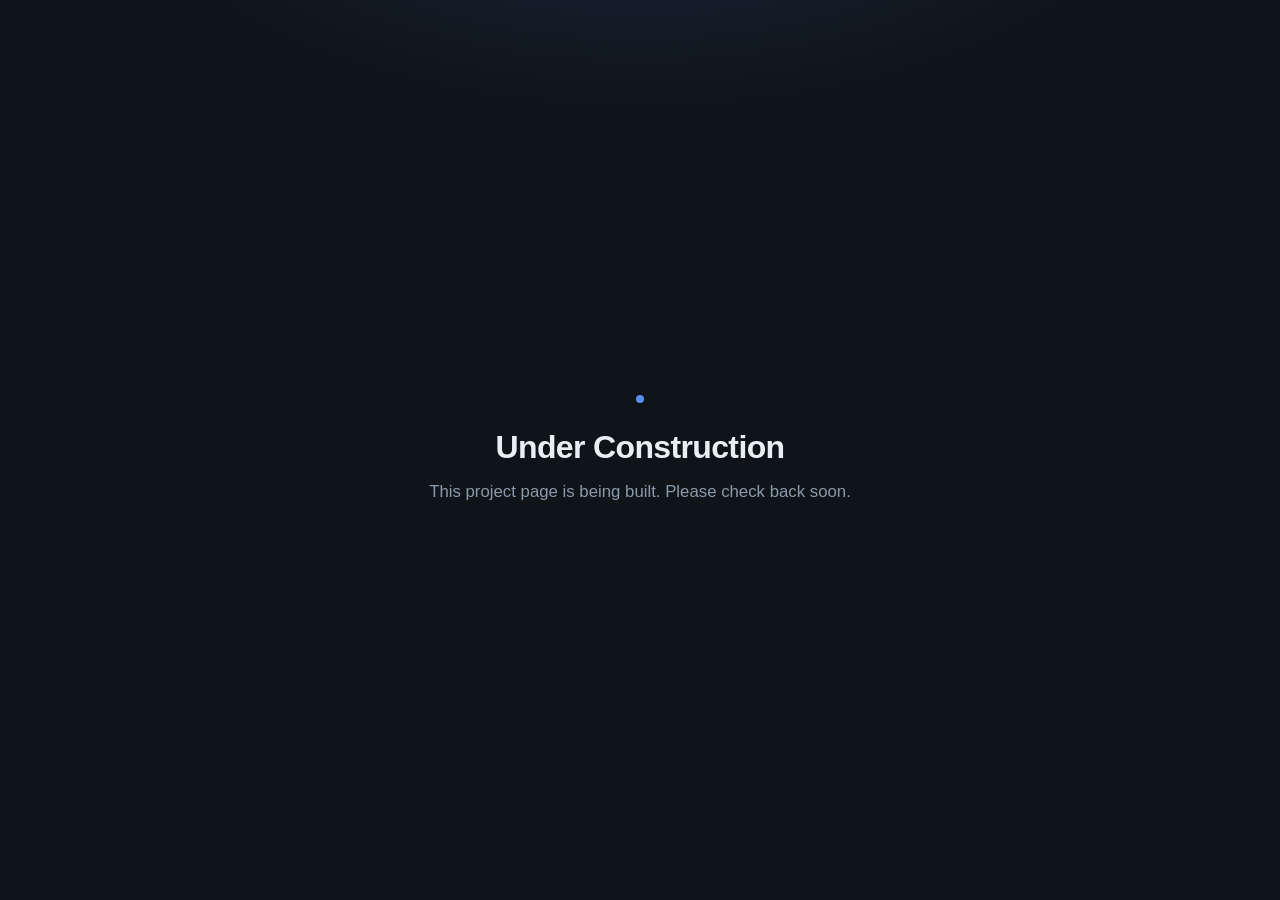
==== index.html @ deb40188 "initial project page" ====
<!DOCTYPE html>
<html lang="en">
<head>
  <meta charset="UTF-8" />
  <meta name="viewport" content="width=device-width, initial-scale=1.0" />
  <title>Authority-Constrained Peer Review</title>
  <style>
    :root {
      --bg: #0f1419;
      --fg: #e8eef4;
      --muted: #8b9aab;
      --accent: #5b8def;
    }

    * {
      box-sizing: border-box;
      margin: 0;
      padding: 0;
    }

    body {
      min-height: 100vh;
      display: flex;
      align-items: center;
      justify-content: center;
      font-family: "Segoe UI", "Helvetica Neue", sans-serif;
      background:
        radial-gradient(ellipse 80% 60% at 50% -20%, #1a2a44 0%, transparent 55%),
        var(--bg);
      color: var(--fg);
      text-align: center;
      padding: 2rem;
    }

    main {
      max-width: 28rem;
    }

    h1 {
      font-size: clamp(1.5rem, 4vw, 2rem);
      font-weight: 600;
      letter-spacing: -0.02em;
      line-height: 1.25;
      margin-bottom: 0.75rem;
    }

    p {
      color: var(--muted);
      font-size: 1.05rem;
      line-height: 1.5;
    }

    .dot {
      display: inline-block;
      width: 0.5rem;
      height: 0.5rem;
      border-radius: 50%;
      background: var(--accent);
      margin-bottom: 1.25rem;
      animation: pulse 2s ease-in-out infinite;
    }

    @keyframes pulse {
      0%, 100% { opacity: 0.4; transform: scale(1); }
      50% { opacity: 1; transform: scale(1.15); }
    }
  </style>
</head>
<body>
  <main>
    <span class="dot" aria-hidden="true"></span>
    <h1>Under Construction</h1>
    <p>This project page is being built. Please check back soon.</p>
  </main>
</body>
</html>
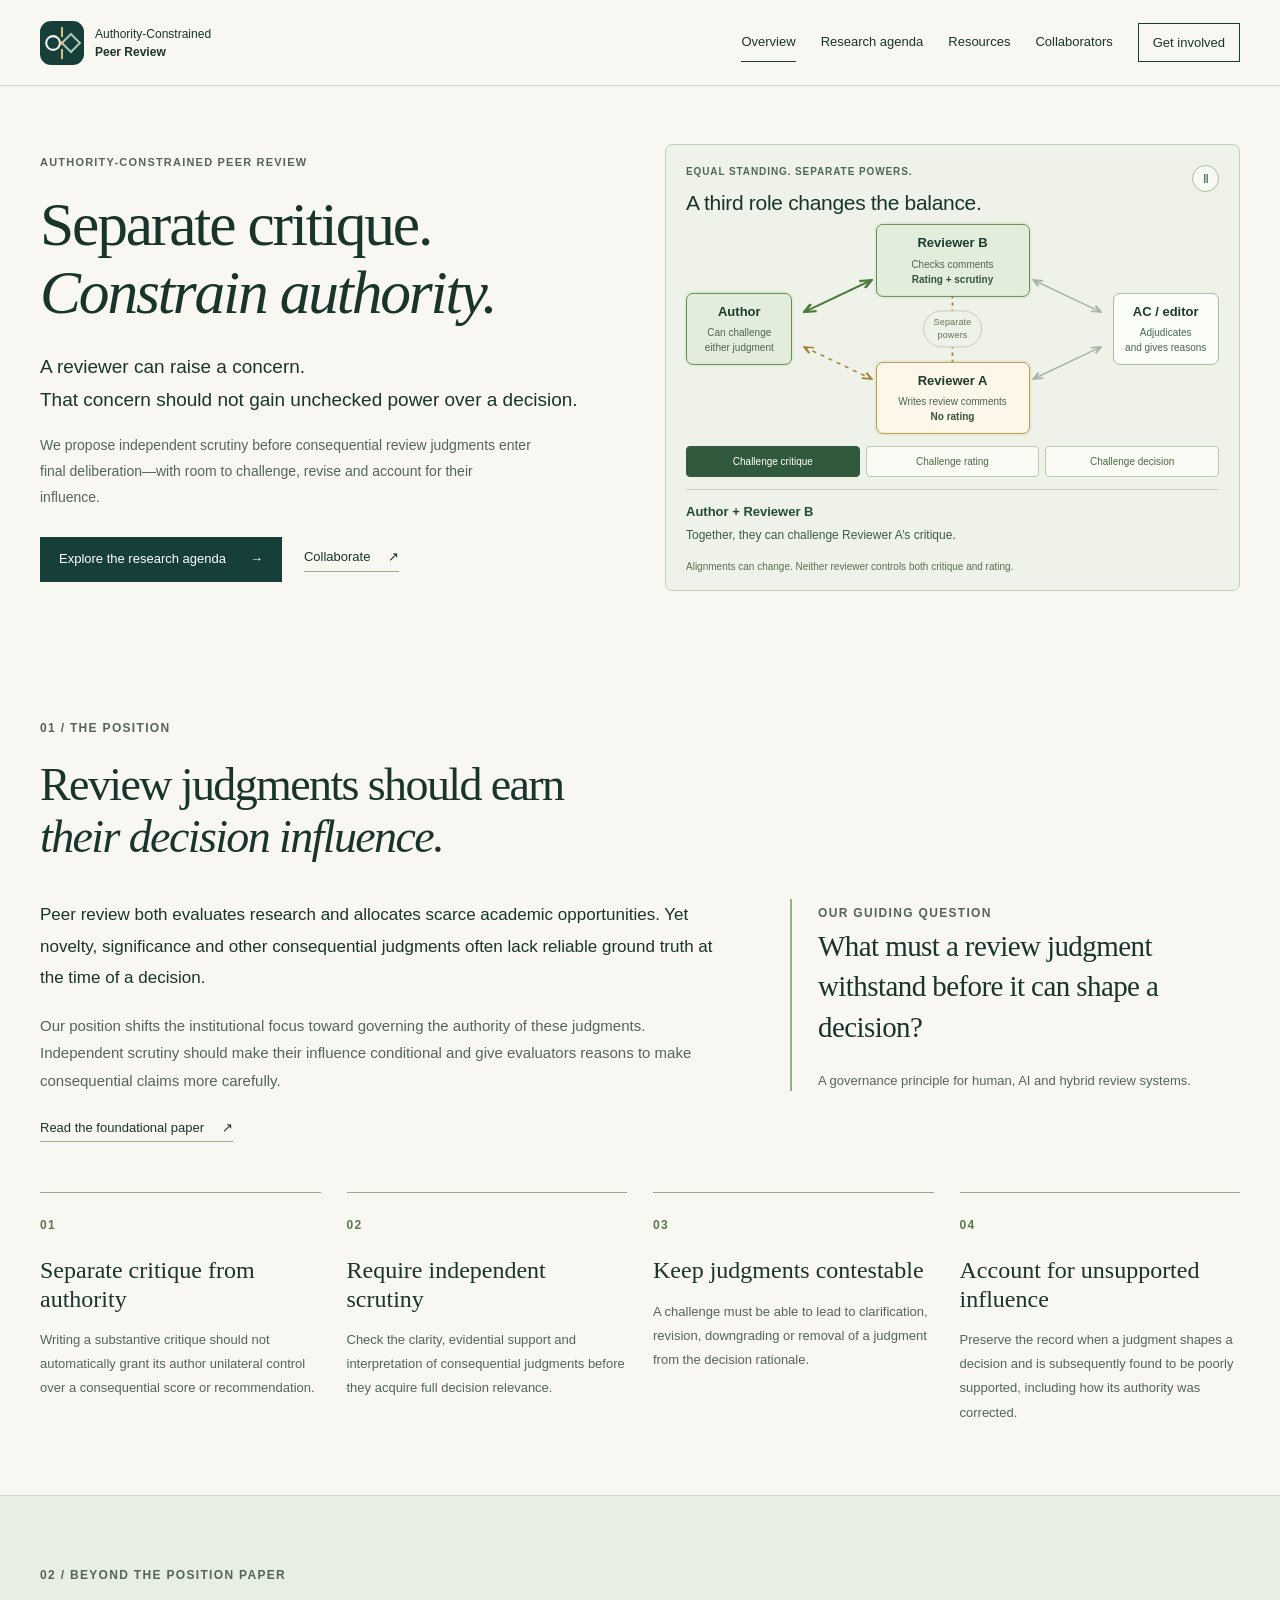
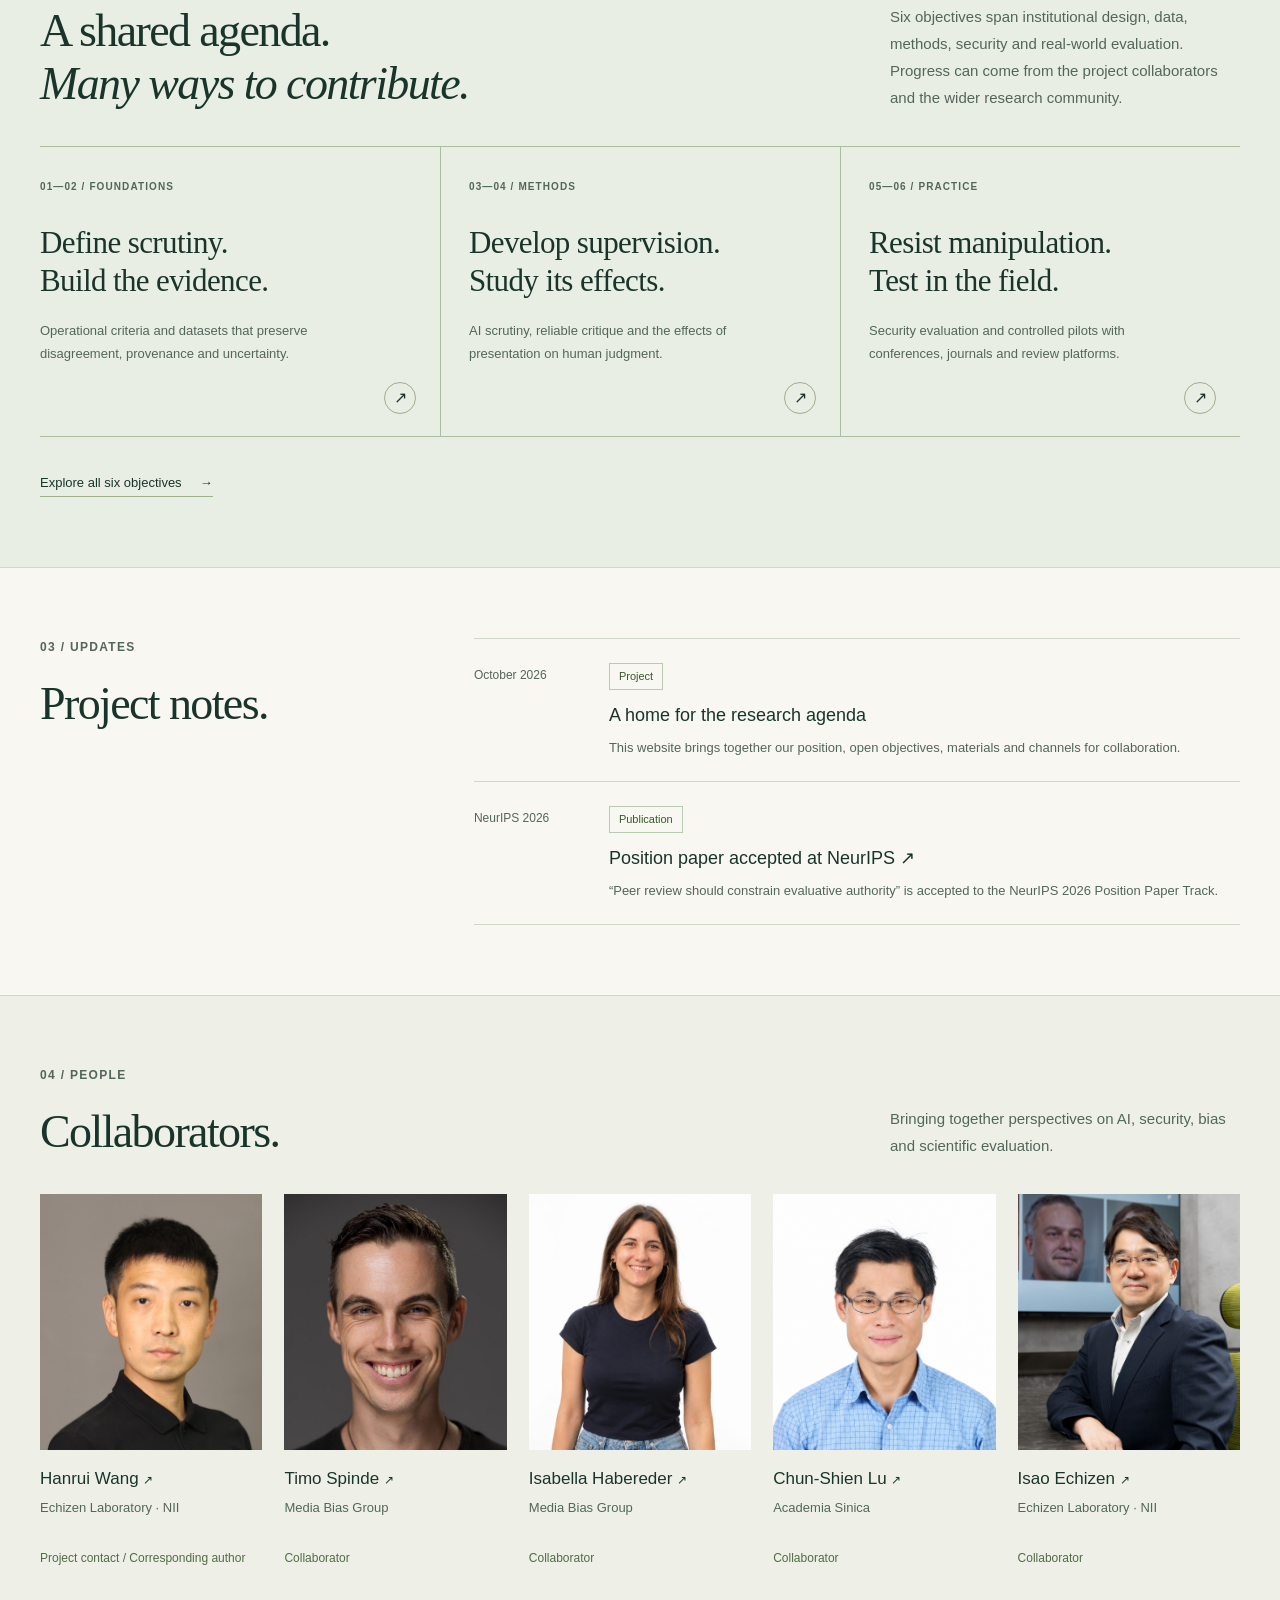
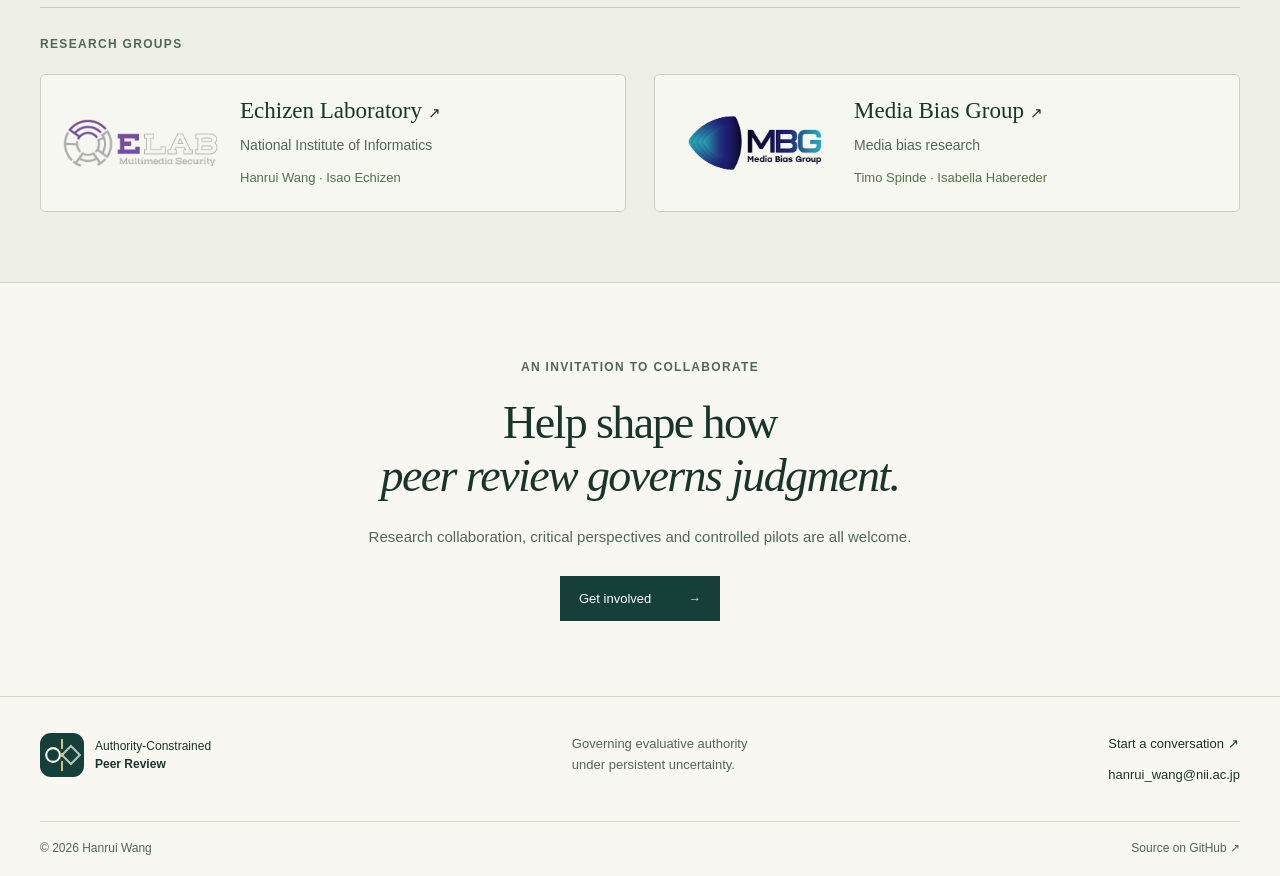
==== commit d375f35b: "upload website" ====
--- a/index.html
+++ b/index.html
@@ -1,76 +1,8 @@
-<!DOCTYPE html>
-<html lang="en">
-<head>
-  <meta charset="UTF-8" />
-  <meta name="viewport" content="width=device-width, initial-scale=1.0" />
-  <title>Authority-Constrained Peer Review</title>
-  <style>
-    :root {
-      --bg: #0f1419;
-      --fg: #e8eef4;
-      --muted: #8b9aab;
-      --accent: #5b8def;
-    }
-
-    * {
-      box-sizing: border-box;
-      margin: 0;
-      padding: 0;
-    }
-
-    body {
-      min-height: 100vh;
-      display: flex;
-      align-items: center;
-      justify-content: center;
-      font-family: "Segoe UI", "Helvetica Neue", sans-serif;
-      background:
-        radial-gradient(ellipse 80% 60% at 50% -20%, #1a2a44 0%, transparent 55%),
-        var(--bg);
-      color: var(--fg);
-      text-align: center;
-      padding: 2rem;
-    }
-
-    main {
-      max-width: 28rem;
-    }
-
-    h1 {
-      font-size: clamp(1.5rem, 4vw, 2rem);
-      font-weight: 600;
-      letter-spacing: -0.02em;
-      line-height: 1.25;
-      margin-bottom: 0.75rem;
-    }
-
-    p {
-      color: var(--muted);
-      font-size: 1.05rem;
-      line-height: 1.5;
-    }
-
-    .dot {
-      display: inline-block;
-      width: 0.5rem;
-      height: 0.5rem;
-      border-radius: 50%;
-      background: var(--accent);
-      margin-bottom: 1.25rem;
-      animation: pulse 2s ease-in-out infinite;
-    }
-
-    @keyframes pulse {
-      0%, 100% { opacity: 0.4; transform: scale(1); }
-      50% { opacity: 1; transform: scale(1.15); }
-    }
-  </style>
-</head>
-<body>
-  <main>
-    <span class="dot" aria-hidden="true"></span>
-    <h1>Under Construction</h1>
-    <p>This project page is being built. Please check back soon.</p>
-  </main>
-</body>
-</html>
+<!doctype html>
+<html lang="en"><head><meta charset="utf-8"><meta name="viewport" content="width=device-width,initial-scale=1"><title>Overview | Authority-Constrained Peer Review</title><meta name="description" content="A research initiative to govern how uncertain expert judgments acquire decision-making authority in scientific peer review."><meta name="theme-color" content="#153f38"><link rel="canonical" href="https://azrealwang.github.io/authority-constrained-peer-review/"><meta property="og:type" content="website"><meta property="og:title" content="Overview | Authority-Constrained Peer Review"><meta property="og:description" content="A research initiative to govern how uncertain expert judgments acquire decision-making authority in scientific peer review."><meta property="og:url" content="https://azrealwang.github.io/authority-constrained-peer-review/"><meta property="og:image" content="https://azrealwang.github.io/authority-constrained-peer-review/assets/social.png"><meta name="twitter:card" content="summary_large_image"><link rel="icon" href="assets/favicon.svg" type="image/svg+xml"><link rel="stylesheet" href="assets/site.css?v=4"><link rel="stylesheet" href="assets/power-visual.css?v=1"></head><body><a class="skip" href="#main">Skip to content</a><header class="header"><div class="container header-inner"><a class="brand" href="index.html" aria-label="Authority-Constrained Peer Review home"><svg class="brand-mark" viewBox="0 0 64 64" aria-hidden="true"><rect width="64" height="64" rx="16" fill="#153f38"/><circle cx="19" cy="32" r="10" fill="none" stroke="#f7f6ee" stroke-width="3"/><path d="m45 19 13 13-13 13-13-13Z" fill="none" stroke="#afc6ba" stroke-width="3"/><path d="M32 10v12m0 20v12" fill="none" stroke="#ddbd7b" stroke-width="3" stroke-linecap="round"/><circle cx="32" cy="32" r="3" fill="#ddbd7b"/></svg><span>Authority-Constrained<br><strong>Peer Review</strong></span></a><button class="menu-toggle" aria-expanded="false" aria-controls="navigation">Menu <span aria-hidden="true">＋</span></button><nav id="navigation" aria-label="Main navigation"><a href="index.html" aria-current="page">Overview</a><a href="research.html">Research agenda</a><a href="resources.html">Resources</a><a href="index.html#collaborators">Collaborators</a><a href="community.html">Get involved</a></nav></div></header><main id="main">
+<section class="position-hero container"><div class="position-hero-copy"><p class="eyebrow">Authority-Constrained Peer Review</p><h1>Separate critique.<br><em>Constrain authority.</em></h1><p class="position-hero-lead">A reviewer can raise a concern.<br>That concern should not gain unchecked power over a decision.</p><p class="position-hero-description">We propose independent scrutiny before consequential review judgments enter final deliberation—with room to challenge, revise and account for their influence.</p><div class="actions"><a class="button primary" href="research.html">Explore the research agenda <span aria-hidden="true">→</span></a><a class="text-link" href="community.html">Collaborate <span aria-hidden="true">↗</span></a></div></div><div class="power-figure role-game" id="role-game" data-alignment="0"><div class="role-game-heading"><div><p class="eyebrow">Equal standing. Separate powers.</p><h2>A third role changes the balance.</h2></div><button id="role-game-play" aria-label="Pause illustration" title="Pause illustration">Ⅱ</button></div><div class="power-graph role-game-graph" role="img" aria-label="Reviewer A writes review comments without a rating. Reviewer B independently checks the comments and provides a rating and scrutiny. The two reviewers have equal standing and separate powers. Authors can align with either reviewer to challenge the other; the two reviewers can jointly challenge the AC/editor's use of their judgments."><svg viewBox="0 0 500 270" preserveAspectRatio="none" aria-hidden="true"><defs><marker id="role-arrow" viewBox="0 0 8 8" refX="7" refY="4" markerWidth="6" markerHeight="6" orient="auto-start-reverse"><path d="m1 1 6 3-6 3" fill="none" stroke="context-stroke" stroke-width="1.3"/></marker></defs><path class="role-line line-author-b" d="M111 113 174 73"/><path class="role-line line-author-a" d="M111 157 174 197"/><path class="role-line line-b-chair" d="M326 73 389 113"/><path class="role-line line-a-chair" d="M326 197 389 157"/><path class="role-line line-reviewers" d="M250 83v104"/></svg><div class="power-node role-node role-author"><strong>Author</strong><span>Can challenge<br>either judgment</span></div><div class="power-node role-node role-reviewer role-b"><strong>Reviewer B</strong><span>Checks comments<br><b>Rating + scrutiny</b></span></div><div class="power-node role-node role-reviewer role-a"><strong>Reviewer A</strong><span>Writes review comments<br><b>No rating</b></span></div><div class="power-node role-node role-chair"><strong>AC / editor</strong><span>Adjudicates<br>and gives reasons</span></div><div class="role-separation" aria-hidden="true"><span>Separate</span><span>powers</span></div></div><div class="role-game-choices" role="group" aria-label="Explore changing alignments"><button data-alignment-choice="0" aria-pressed="true">Challenge critique</button><button data-alignment-choice="1" aria-pressed="false">Challenge rating</button><button data-alignment-choice="2" aria-pressed="false">Challenge decision</button></div><div class="role-game-caption"><p id="role-game-title">Author + Reviewer B</p><p id="role-game-description">Together, they can challenge Reviewer A’s critique.</p></div><p class="role-game-note">Alignments can change. Neither reviewer controls both critique and rating.</p><span class="role-game-announcement" id="role-game-announcement" aria-live="polite"></span><noscript><p class="role-game-note">Authors can also align with Reviewer A to challenge Reviewer B; both reviewers can question how the AC/editor uses their judgments.</p></noscript></div>
+</section><section class="section container" id="vision"><div class="section-intro"><p class="eyebrow">01 / The position</p><h2>Review judgments should earn<br><em>their decision influence.</em></h2></div><div class="position-layout"><div class="position-lead"><p>Peer review both evaluates research and allocates scarce academic opportunities. Yet novelty, significance and other consequential judgments often lack reliable ground truth at the time of a decision.</p><p>Our position shifts the institutional focus toward governing the authority of these judgments. Independent scrutiny should make their influence conditional and give evaluators reasons to make consequential claims more carefully.</p><a class="text-link" href="resources.html#paper">Read the foundational paper <span aria-hidden="true">↗</span></a></div><div class="position-aside"><span class="eyebrow">Our guiding question</span><blockquote>What must a review judgment withstand before it can shape a decision?</blockquote><p>A governance principle for human, AI and hybrid review systems.</p></div></div><div class="principles"><article class="principle"><span class="num">01</span><h3>Separate critique from authority</h3><p>Writing a substantive critique should not automatically grant its author unilateral control over a consequential score or recommendation.</p></article><article class="principle"><span class="num">02</span><h3>Require independent scrutiny</h3><p>Check the clarity, evidential support and interpretation of consequential judgments before they acquire full decision relevance.</p></article><article class="principle"><span class="num">03</span><h3>Keep judgments contestable</h3><p>A challenge must be able to lead to clarification, revision, downgrading or removal of a judgment from the decision rationale.</p></article><article class="principle"><span class="num">04</span><h3>Account for unsupported influence</h3><p>Preserve the record when a judgment shapes a decision and is subsequently found to be poorly supported, including how its authority was corrected.</p></article></div></section>
+<section class="section agenda-section"><div class="container"><div class="section-top"><div><p class="eyebrow">02 / Beyond the position paper</p><h2>A shared agenda.<br><em>Many ways to contribute.</em></h2></div><p class="section-summary">Six objectives span institutional design, data, methods, security and real-world evaluation. Progress can come from the project collaborators and the wider research community.</p></div><div class="agenda-preview"><a href="research.html#objective-1"><span class="num">01—02 / Foundations</span><h3>Define scrutiny.<br>Build the evidence.</h3><p>Operational criteria and datasets that preserve disagreement, provenance and uncertainty.</p><span class="round-arrow" aria-hidden="true">↗</span></a><a href="research.html#objective-3"><span class="num">03—04 / Methods</span><h3>Develop supervision.<br>Study its effects.</h3><p>AI scrutiny, reliable critique and the effects of presentation on human judgment.</p><span class="round-arrow" aria-hidden="true">↗</span></a><a href="research.html#objective-5"><span class="num">05—06 / Practice</span><h3>Resist manipulation.<br>Test in the field.</h3><p>Security evaluation and controlled pilots with conferences, journals and review platforms.</p><span class="round-arrow" aria-hidden="true">↗</span></a></div><a class="text-link" href="research.html">Explore all six objectives <span aria-hidden="true">→</span></a></div></section>
+<section class="section container news-section" id="news"><div><p class="eyebrow">03 / Updates</p><h2>Project notes.</h2></div><div class="news-list"><article><span class="news-date">October 2026</span><div><span class="tag">Project</span><h3>A home for the research agenda</h3><p>This website brings together our position, open objectives, materials and channels for collaboration.</p></div></article><article><span class="news-date">NeurIPS 2026</span><div><span class="tag">Publication</span><h3><a href="https://neurips.cc/virtual/2026/poster/140021" target="_blank" rel="noopener noreferrer">Position paper accepted at NeurIPS <span aria-hidden="true">↗</span></a></h3><p>“Peer review should constrain evaluative authority” is accepted to the NeurIPS 2026 Position Paper Track.</p></div></article></div></section>
+<section class="section team-section" id="collaborators"><div class="container"><div class="section-top"><div><p class="eyebrow">04 / People</p><h2>Collaborators.</h2></div><p class="section-summary">Bringing together perspectives on AI, security, bias and scientific evaluation.</p></div><div class="team-grid"><article class="person"><a class="portrait-link" href="https://azrealwang.github.io/" target="_blank" rel="noopener noreferrer"><img src="assets/people/hanrui.jpg" alt="Hanrui Wang" loading="lazy" width="400" height="480"></a><h3><a href="https://azrealwang.github.io/" target="_blank" rel="noopener noreferrer">Hanrui Wang <span aria-hidden="true">↗</span></a></h3><p>Echizen Laboratory · NII</p><span class="person-role">Project contact / Corresponding author</span></article><article class="person"><a class="portrait-link" href="https://timospinde.com/" target="_blank" rel="noopener noreferrer"><img src="assets/people/timo.jpg" alt="Timo Spinde" loading="lazy" width="400" height="480"></a><h3><a href="https://timospinde.com/" target="_blank" rel="noopener noreferrer">Timo Spinde <span aria-hidden="true">↗</span></a></h3><p>Media Bias Group</p><span class="person-role">Collaborator</span></article><article class="person"><a class="portrait-link" href="https://media-bias-research.org/team/isabella-habereder/" target="_blank" rel="noopener noreferrer"><img src="assets/people/isabella.png" alt="Isabella Habereder" loading="lazy" width="400" height="480"></a><h3><a href="https://media-bias-research.org/team/isabella-habereder/" target="_blank" rel="noopener noreferrer">Isabella Habereder <span aria-hidden="true">↗</span></a></h3><p>Media Bias Group</p><span class="person-role">Collaborator</span></article><article class="person"><a class="portrait-link" href="https://homepage.iis.sinica.edu.tw/pages/lcs/vita_en.html" target="_blank" rel="noopener noreferrer"><img src="assets/people/lu-restored.png" alt="Chun-Shien Lu" loading="lazy" width="400" height="480"></a><h3><a href="https://homepage.iis.sinica.edu.tw/pages/lcs/vita_en.html" target="_blank" rel="noopener noreferrer">Chun-Shien Lu <span aria-hidden="true">↗</span></a></h3><p>Academia Sinica</p><span class="person-role">Collaborator</span></article><article class="person"><a class="portrait-link" href="https://research.nii.ac.jp/~iechizen/official/members_echizen-e.html" target="_blank" rel="noopener noreferrer"><img src="assets/people/echizen.jpg" alt="Isao Echizen" loading="lazy" width="400" height="480"></a><h3><a href="https://research.nii.ac.jp/~iechizen/official/members_echizen-e.html" target="_blank" rel="noopener noreferrer">Isao Echizen <span aria-hidden="true">↗</span></a></h3><p>Echizen Laboratory · NII</p><span class="person-role">Collaborator</span></article></div><div class="group-connections"><p class="eyebrow">Research groups</p><div class="group-grid"><a class="group-link" href="https://research.nii.ac.jp/~iechizen/official/index-e.html" target="_blank" rel="noopener noreferrer"><div class="official-logo"><img src="assets/organizations/elab.png" alt="Echizen Laboratory official logo" width="220" height="100" loading="lazy"></div><div><h3>Echizen Laboratory <span aria-hidden="true">↗</span></h3><p>National Institute of Informatics</p><span>Hanrui Wang · Isao Echizen</span></div></a><a class="group-link" href="https://media-bias-research.org/" target="_blank" rel="noopener noreferrer"><div class="official-logo"><img src="assets/organizations/mbg.png" alt="Media Bias Group official logo" width="220" height="100" loading="lazy"></div><div><h3>Media Bias Group <span aria-hidden="true">↗</span></h3><p>Media bias research</p><span>Timo Spinde · Isabella Habereder</span></div></a></div></div></div></section>
+<section class="container invitation"><p class="eyebrow">An invitation to collaborate</p><h2>Help shape how<br><em>peer review governs judgment.</em></h2><p>Research collaboration, critical perspectives and controlled pilots are all welcome.</p><a class="button primary" href="community.html">Get involved <span aria-hidden="true">→</span></a></section></main><footer class="footer"><div class="container footer-top"><a class="brand" href="index.html"><svg class="brand-mark" viewBox="0 0 64 64" aria-hidden="true"><rect width="64" height="64" rx="16" fill="#153f38"/><circle cx="19" cy="32" r="10" fill="none" stroke="#f7f6ee" stroke-width="3"/><path d="m45 19 13 13-13 13-13-13Z" fill="none" stroke="#afc6ba" stroke-width="3"/><path d="M32 10v12m0 20v12" fill="none" stroke="#ddbd7b" stroke-width="3" stroke-linecap="round"/><circle cx="32" cy="32" r="3" fill="#ddbd7b"/></svg><span>Authority-Constrained<br><strong>Peer Review</strong></span></a><p>Governing evaluative authority<br>under persistent uncertainty.</p><div><a href="community.html">Start a conversation <span aria-hidden="true">↗</span></a><a data-email href="mailto:hanrui_wang@nii.ac.jp">hanrui_wang@nii.ac.jp</a></div></div><div class="container footer-bottom"><span>© 2026 Hanrui Wang</span><a href="https://github.com/azrealwang/authority-constrained-peer-review" data-repo>Source on GitHub <span aria-hidden="true">↗</span></a></div></footer><div class="toast" role="status" aria-live="polite"></div><script src="assets/config.js?v=1"></script><script src="assets/site.js?v=4"></script><script src="assets/power-visual.js?v=2"></script></body></html>
--- a/assets/site.css
+++ b/assets/site.css
@@ -0,0 +1,21 @@
+:root{--ink:#19352b;--green:#153f38;--paper:#f8f7f2;--soft:#edf1e8;--muted:#53665b;--line:#cfd8c9;--gold:#a77b30;--serif:Georgia,'Times New Roman',serif;--sans:Arial,Helvetica,sans-serif}
+*{box-sizing:border-box}html{scroll-padding-top:100px}body{margin:0;background:var(--paper);color:var(--ink);font:16px/1.65 var(--sans)}a{color:inherit;text-decoration:none}button{font:inherit;color:inherit;cursor:pointer}img{display:block;max-width:100%}svg{display:block}h1,h2,h3,p{margin:0}h1,h2,h3{font-weight:400;line-height:1.15}h1,h2{font-family:var(--serif);letter-spacing:-.035em}h1{font-size:64px}h2{font-size:46px}h3{font-size:22px}p+p{margin-top:18px}a:focus-visible,button:focus-visible,summary:focus-visible{outline:3px solid #a27934;outline-offset:4px}::selection{background:#d7e3d0}[hidden]{display:none!important}.container{width:min(1200px,calc(100% - 80px));margin-inline:auto;min-width:0}.section{padding-block:70px}.eyebrow,.num,.file-kind{font-size:12px;letter-spacing:.11em;text-transform:uppercase;color:var(--muted);font-weight:600}.eyebrow{margin-bottom:20px}.section-intro{margin-bottom:35px}.section-top{display:flex;justify-content:space-between;gap:40px;align-items:end;margin-bottom:35px}.section-summary{max-width:350px;color:var(--muted);font-size:15px;line-height:1.8}.actions{display:flex;align-items:center;gap:22px;flex-wrap:wrap;margin-top:26px}.button{display:inline-flex;align-items:center;justify-content:space-between;gap:24px;padding:11px 18px;min-height:45px;border:1px solid var(--green);font-size:13px;line-height:1.5}.button.primary{background:var(--green);color:#fff}.button.outline{background:transparent}.button.light{background:var(--paper);color:var(--green);border-color:var(--paper)}.button:hover{filter:brightness(.94)}.text-link{display:inline-flex;align-items:center;gap:18px;border-bottom:1px solid #9bb18d;padding-bottom:3px;font-size:13px}.text-link:hover{color:#527046}.tag{display:inline-block;font-size:11px;line-height:1.5;padding:4px 9px;border:1px solid #b9cbb0;color:#38582b}.copy-button{background:none;border:0;border-bottom:1px solid #9aaf8f;padding:4px 0;font-size:12px}.skip{position:fixed;top:-80px;left:16px;padding:10px 20px;background:var(--green);color:white;z-index:100}.skip:focus{top:10px}
+/* Shared chrome */
+.header{height:86px;position:sticky;top:0;z-index:20;background:var(--paper);border-bottom:1px solid var(--line)}.header-inner{height:100%;display:flex;align-items:center;justify-content:space-between;gap:20px}.brand{display:flex;align-items:center;gap:11px;flex-shrink:0;font-size:12px;line-height:1.5}.brand-mark{width:44px;height:44px;flex-shrink:0}.brand strong{font-weight:600}nav{display:flex;align-items:center;gap:25px}nav a{font-size:13px;padding-block:8px;border-bottom:1px solid transparent}nav a[aria-current]{border-color:var(--green)}nav a:last-child{border:1px solid var(--green);padding:8px 14px}nav a:hover{color:#5e7951}.menu-toggle{display:none}.footer{border-top:1px solid var(--line);padding-top:36px}.footer-top{display:flex;align-items:start;justify-content:space-between;gap:30px;padding-bottom:35px}.footer-top>p{font-size:13px;color:var(--muted)}.footer-top>div{display:grid;gap:10px;font-size:13px}.footer-bottom{display:flex;justify-content:space-between;gap:20px;border-top:1px solid var(--line);padding-block:17px;font-size:12px;color:var(--muted)}.toast{position:fixed;left:50%;bottom:25px;transform:translateX(-50%);padding:10px 20px;background:var(--green);color:white;font-size:13px;opacity:0;pointer-events:none;z-index:40}.toast.visible{opacity:1}
+/* Overview */
+.position-hero{display:grid;grid-template-columns:1fr 1fr;gap:50px;align-items:center;padding-block:58px}.position-hero h1{font-size:clamp(48px,4.8vw,68px);line-height:1.1}.position-hero .eyebrow{font-size:11px}.position-hero-lead{font-size:19px;line-height:1.7;margin-top:25px}.position-hero-description{font-size:14px;line-height:1.85;color:var(--muted);margin-top:17px;max-width:495px}.power-figure{border:1px solid #c4d1ba;border-radius:7px;background:var(--soft);padding:21px}.power-figure .eyebrow{font-size:10px;margin-bottom:10px}.power-figure h2{font-family:var(--sans);font-size:21px;font-weight:500;line-height:1.35;letter-spacing:-.015em}.power-graph{height:195px;position:relative;margin-block:5px}.power-graph>svg{position:absolute;inset:0;width:100%;height:100%;overflow:visible}.power-graph path{fill:none;stroke-width:1.6;marker-start:url(#game-arrow);marker-end:url(#game-arrow)}.power-graph marker path{marker-start:none;marker-end:none}.author-edge{stroke:#44768a}.decision-edge{stroke:#43805b}.scrutiny-edge{stroke:#a67b34;stroke-dasharray:4 4}.power-node{position:absolute;transform:translate(-50%,-50%);text-align:center;border:1px solid #aebfa5;border-radius:6px;background:#fafbf5;padding:9px 7px;width:125px;color:#19352b}.power-node strong{display:block;font-size:14px;font-weight:600;line-height:1.4}.power-node>span{display:block;font-size:11px;line-height:1.4;color:#4e6454;margin-top:4px}.node-author{left:12%;top:50%;width:108px;border-color:#8baaba}.node-supervisor{left:50%;top:18%;width:145px;border-color:#b79b69}.node-critic{left:50%;top:82%;width:145px;border-color:#b79b69}.node-chair{left:88%;top:50%;width:110px;border-color:#87b092}.power-legends{display:flex;flex-wrap:wrap;gap:6px 20px;font-size:11px;line-height:1.5}.power-legends>span{display:flex;align-items:center;gap:8px}.power-legends i{height:7px;width:7px;flex-shrink:0;border-radius:50%;background:#44768a}.power-legends>span+span i{background:#43805b}.power-caption{font-size:12px;line-height:1.7;color:#415b4b;border-top:1px solid #c4d1ba;margin-top:13px;padding-top:12px}.position-layout{display:grid;grid-template-columns:1.2fr .8fr;gap:75px;align-items:start}.position-lead>p{font-size:17px;line-height:1.85}.position-lead>p+p{font-size:15px;color:var(--muted)}.position-lead>.text-link{margin-top:22px}.position-aside{border-left:2px solid #99b18b;padding-left:26px}.position-aside blockquote{font:29px/1.4 var(--serif);letter-spacing:-.02em;margin:0}.position-aside>p{font-size:13px;color:var(--muted);margin-top:22px}.principles{display:grid;grid-template-columns:repeat(4,1fr);gap:26px;margin-top:50px}.principle{border-top:1px solid #98ad8d;padding-top:18px}.principle .num{color:#597b49}.principle h3{font:24px/1.2 var(--serif);margin-top:18px}.principle p{font-size:13px;line-height:1.85;color:var(--muted);margin-top:15px}.agenda-section{background:#e9eee4;border-block:1px solid var(--line)}.agenda-preview{display:grid;grid-template-columns:repeat(3,1fr);border-block:1px solid #adbea0;margin-block:32px}.agenda-preview>a{position:relative;padding:25px 28px 25px 0}.agenda-preview>a+a{border-left:1px solid #adbea0;padding-left:28px}.agenda-preview .num{font-size:10px}.agenda-preview h3{font:31px/1.25 var(--serif);letter-spacing:-.02em;margin-top:25px}.agenda-preview p{font-size:13px;line-height:1.8;color:var(--muted);max-width:280px;margin-top:18px;padding-bottom:45px}.round-arrow{display:grid;place-items:center;position:absolute;right:24px;bottom:22px;border:1px solid #9caf8e;border-radius:50%;width:32px;height:32px}.agenda-preview>a:hover .round-arrow{background:var(--green);color:white}.news-section{display:grid;grid-template-columns:.65fr 1.35fr;gap:65px}.news-list article{display:grid;grid-template-columns:110px 1fr;gap:25px;border-top:1px solid var(--line);padding:23px 0}.news-list article:last-child{border-bottom:1px solid var(--line)}.news-date{font-size:12px;color:var(--muted);padding-top:4px}.news-list h3{font-size:18px;line-height:1.5;margin-top:12px}.news-list p{font-size:13px;color:var(--muted);margin-top:8px}.team-section{background:#eef0e8;border-block:1px solid var(--line)}.team-grid{display:grid;grid-template-columns:repeat(5,minmax(0,1fr));gap:22px}.portrait-link{display:block;aspect-ratio:4/4.6;overflow:hidden;background:#dce4d6}.portrait-link>img{width:100%;height:100%;object-fit:cover;object-position:center 30%}.person h3{font-size:17px;line-height:1.4;margin-top:17px}.person h3 span{font-size:12px}.person>p{font-size:13px;line-height:1.6;color:var(--muted);margin-top:8px;min-height:41px}.person-role{display:block;font-size:12px;line-height:1.6;color:#526b46;margin-top:10px}.group-connections{margin-top:38px;border-top:1px solid #c5d0bc;padding-top:27px}.group-connections>.eyebrow{font-size:12px}.group-grid{display:grid;grid-template-columns:1fr 1fr;gap:28px}.group-link{display:flex;align-items:center;gap:22px;border:1px solid #c8d3bf;border-radius:5px;padding:22px;background:#f6f7f0;min-width:0}.official-logo{display:flex;align-items:center;justify-content:center;width:155px;height:90px;flex-shrink:0;background:transparent}.official-logo>img{width:100%;height:100%;object-fit:contain}.official-logo>img[src$="mbg.png"]{mix-blend-mode:multiply;clip-path:inset(1px)}.group-link h3{font:23px/1.25 var(--serif)}.group-link h3 span{font-size:15px}.group-link p{font-size:14px;color:var(--muted);margin-top:8px}.group-link div>span{display:block;font-size:13px;color:#566f49;margin-top:10px}.invitation{text-align:center;padding-block:75px}.invitation>p:not(.eyebrow){font-size:15px;color:var(--muted);margin-top:22px}.invitation .button{margin-top:26px;min-width:160px}
+/* Research agenda */
+.page-hero{padding-block:58px 48px}.page-hero h1{font-size:clamp(46px,5vw,72px)}.page-deck{font-size:18px;color:var(--muted);line-height:1.8;max-width:760px;margin-top:25px}.editorial-note{max-width:770px;border-left:2px solid #91aa81;padding:8px 22px;margin-top:30px}.editorial-note strong{font-size:14px}.editorial-note p{font-size:13px;color:var(--muted);margin-top:8px}.agenda-layout{display:grid;grid-template-columns:240px minmax(0,1fr);gap:55px;align-items:start;padding-bottom:25px}.agenda-nav{position:sticky;top:115px;display:grid}.agenda-nav .eyebrow{font-size:11px;margin-bottom:18px}.agenda-nav>a{display:flex;gap:12px;font-size:12px;line-height:1.6;padding-block:12px;border-top:1px solid var(--line)}.agenda-nav>a span{color:#648151}.agenda-nav .agenda-contact{display:block;margin-top:18px}.objective{display:grid;grid-template-columns:65px minmax(0,1fr);gap:24px;padding-block:30px 35px;border-top:1px solid #b0c0a6}.objective-number{font:34px/1.2 var(--serif);color:#5b7b48}.objective-number span{display:block;font:9px/1.5 var(--sans);text-transform:uppercase;letter-spacing:.04em;margin-top:9px}.objective h2{font-size:33px;line-height:1.2}.objective-sub{font-size:13px;color:#587247;margin-top:12px}.objective-question{font-size:15px;line-height:1.85;color:var(--muted);margin-top:21px}details{margin-top:22px}summary{display:flex;align-items:center;justify-content:space-between;gap:15px;list-style:none;cursor:pointer;padding-block:10px;border-block:1px solid var(--line);font-size:13px}summary::-webkit-details-marker{display:none}summary>span{font-size:21px;color:#567646}details[open] summary>span{transform:rotate(45deg)}.objective-details{font-size:14px;color:var(--muted);padding-top:14px}.objective-details ul{padding-left:20px;line-height:1.85}.objective-details li+li{margin-top:8px}.detail-columns{display:grid;grid-template-columns:1fr 1fr;gap:25px;margin-block:22px}.detail-columns h3{font-size:13px;font-weight:600;color:var(--ink);margin-bottom:9px}.detail-columns p{font-size:13px;line-height:1.8}.dark-callout{background:var(--green);color:var(--paper);padding-block:55px}.dark-callout .eyebrow{color:#c4d4b9}.dark-callout h2{font-size:43px}.dark-callout p:not(.eyebrow){font-size:15px;line-height:1.8;max-width:700px;margin-top:20px;color:#d4dfca}.dark-callout .button{margin-top:25px}
+/* Mutual supervision: one component, only on the agenda page. */
+.compact-demo-section{padding-block:28px}.compact-demo-intro{display:flex;align-items:end;justify-content:space-between;gap:30px;margin-bottom:16px}.compact-demo-intro .eyebrow{font-size:11px;margin-bottom:8px}.compact-demo-intro h2{font-size:33px}.compact-demo-intro>p{font-size:13px;color:var(--muted);max-width:250px}.compact-demo{border:1px solid #b4c6a7;border-radius:6px;overflow:hidden;background:#eef2e9}.demo-top{display:flex;align-items:center;justify-content:space-between;gap:15px;background:var(--green);color:#e3ecdb;padding:8px 16px}.demo-top>span{font-size:10px;letter-spacing:.1em}.demo-controls{display:flex;align-items:center;gap:15px}.demo-controls button{background:transparent;border:0;color:inherit;padding:5px 0;font-size:12px}.demo-steps{display:grid;grid-template-columns:repeat(3,minmax(0,1fr));padding-inline:14px;background:#fafbf5;border-bottom:1px solid #c7d4be}.demo-steps button{display:flex;align-items:center;justify-content:center;gap:8px;line-height:1.4;background:none;border:0;border-bottom:2px solid transparent;padding:10px 4px;font-size:13px;color:#506b41}.demo-steps button>span{display:grid;place-items:center;width:21px;height:21px;flex-shrink:0;border:1px solid #b8cba9;border-radius:50%;font-size:11px}.demo-steps button[aria-current]{border-color:#567a42;color:#254a28}.demo-steps button[aria-current]>span{background:#315b32;border-color:#315b32;color:white}.compact-flow{padding:12px 16px 10px}.compact-track-labels{display:grid;grid-template-columns:1fr 1fr;gap:12px;margin-bottom:9px}.compact-track-labels>span{font-size:10px;letter-spacing:.06em;color:#4d6c3c;padding-left:9px;border-left:2px solid #8ca778}.compact-track-labels>span+span{color:#426a61;border-color:#83aaa0}.critique-row{display:grid;grid-template-columns:repeat(4,minmax(0,1fr));gap:12px}.source-ai{grid-column:span 2}.mini-card{background:#fffef9;border:1px solid #c4d4b8;border-radius:4px;padding:11px 12px;min-width:0}.mini-actor{display:flex;align-items:center;gap:8px}.mini-badge{width:24px;height:24px;display:grid;place-items:center;flex-shrink:0;border-radius:5px;font-size:10px}.mini-badge.ai{background:#e4edd9;color:#4d6b39}.mini-badge.human{background:#e1ece7;color:#3e6e5d}.mini-actor h3{font-size:12px;line-height:1.35;font-weight:600}.mini-card>p{font-size:12px;line-height:1.6;margin-top:8px}.no-recommendation,.mini-source{display:block;font-size:10px;line-height:1.5;color:#596e4b;margin-top:6px}.split-arrows,.merge-arrows{height:20px}.split-arrows svg,.merge-arrows svg{width:100%;height:100%}.split-arrows path,.merge-arrows path{stroke:#829f6c;stroke-width:1.4;fill:none;vector-effect:non-scaling-stroke}.scrutiny-row{display:grid;grid-template-columns:repeat(4,minmax(0,1fr));gap:12px}.mini-card .mini-rating{font-size:13px;line-height:1.4;color:#3b612b;font-weight:600;margin-top:9px}.mini-card .mini-scrutiny{font-size:12px;line-height:1.6;margin-top:5px}.compact-decision{display:flex;align-items:center;gap:18px;background:var(--green);color:#eff3e9;border:1px solid #5f8053;border-radius:4px;padding:12px 15px;min-height:68px}.decision-badge{font:22px/1.3 var(--serif);color:#f1dba5;white-space:nowrap;border-right:1px solid #7b9672;padding-right:18px}.compact-decision>p{font-size:12px;line-height:1.7;color:#dbe5d1;max-width:430px}.compact-decision>div{margin-left:auto;border-left:1px solid #7b9672;padding-left:18px;flex-shrink:0}.compact-decision>div>span{display:block;font-size:10px;color:#cedec0}.compact-decision>div>strong{display:block;font:21px/1.3 var(--serif);color:#f6e7bd;margin-top:3px}.compact-demo-caption{display:flex;align-items:center;justify-content:space-between;gap:18px;padding:9px 16px;border-top:1px solid #c9d7bf;background:#fafbf5}.compact-demo-caption>p{font-size:12px;line-height:1.7;color:#3e5c2f}.compact-demo-caption>span{font-size:10px;line-height:1.6;color:#5e7350;white-space:nowrap}.scrutiny-row,.split-arrows,.merge-arrows,.compact-decision{visibility:hidden;opacity:0;transition:opacity .35s}.compact-demo[data-phase="1"] .scrutiny-row,.compact-demo[data-phase="2"] .scrutiny-row,.compact-demo[data-phase="1"] .split-arrows,.compact-demo[data-phase="2"] .split-arrows,.compact-demo[data-phase="2"] .merge-arrows,.compact-demo[data-phase="2"] .compact-decision{visibility:visible;opacity:1}.compact-demo[data-phase="2"] .compact-decision{box-shadow:0 0 0 2px #d4c38566}
+/* Resources */
+.paper-feature{display:grid;grid-template-columns:minmax(0,.8fr) minmax(0,1.2fr);gap:65px;align-items:center;padding:36px;background:#eaf0e3}.paper-cover{display:block;position:relative;width:100%;max-width:330px;margin-inline:auto;box-shadow:0 10px 24px #26442418}.paper-cover>img{width:100%;height:auto}.paper-cover>span{display:flex;justify-content:space-between;gap:20px;position:absolute;bottom:0;left:0;right:0;background:var(--green);color:white;font-size:13px;padding:12px 16px}.paper-info h2{font-size:39px;line-height:1.18;margin-top:20px}.paper-info h2 a:hover{text-decoration:underline;text-decoration-thickness:1px;text-underline-offset:5px}.paper-info .authors{font-size:14px;line-height:1.8;margin-top:22px}.paper-venue{font-size:12px;color:#52713e;margin-top:10px}.paper-info>p:not(.authors):not(.paper-venue){font-size:14px;line-height:1.85;color:var(--muted);margin-top:18px}.material-grid{display:grid;grid-template-columns:1fr 1fr;border-block:1px solid #a9bd9b}.material{display:block;padding:27px 35px 30px 0}.material+.material{border-left:1px solid var(--line);padding-left:35px}.material h3{font:32px/1.2 var(--serif);margin-top:24px}.material p{font-size:14px;color:var(--muted);max-width:400px;margin-top:17px}.material .text-link{margin-top:25px}.citation-section{padding-top:0;display:grid;grid-template-columns:.65fr 1.35fr;gap:55px}.citation-section>div>p:not(.eyebrow){font-size:14px;color:var(--muted);max-width:300px;margin-top:20px}.citation-box{background:#eaf0e3;padding:22px;min-width:0}.citation-box>div{display:flex;align-items:center;justify-content:space-between;gap:20px;border-bottom:1px solid #c4d3b8;padding-bottom:15px;font-size:13px}.citation-box pre{font:12px/1.85 monospace;white-space:pre-wrap;overflow-wrap:anywhere;margin-block:18px}.citation-box>a{font-size:12px}
+/* Collaboration and contact */
+.collaboration-grid{display:grid;grid-template-columns:repeat(3,1fr);border-block:1px solid #a6ba98}.collaboration-grid article{padding:28px 28px 30px 0}.collaboration-grid article+article{border-left:1px solid var(--line);padding-left:28px}.collaboration-grid .num{font-size:10px}.collaboration-grid h2{font-size:33px;margin-top:26px}.collaboration-grid p{font-size:14px;line-height:1.85;color:var(--muted);margin-top:18px}.collaboration-grid .text-link{margin-top:22px}.contact-section{display:grid;grid-template-columns:1fr 1fr;gap:75px;align-items:center}.contact-section>div>p:not(.eyebrow){font-size:15px;line-height:1.85;color:var(--muted);max-width:440px;margin-top:24px}.contact-card{background:#eaf0e3;padding:30px;min-width:0}.contact-card>.eyebrow{font-size:10px;line-height:1.7}.contact-person{display:flex;align-items:center;gap:18px;margin-bottom:24px}.contact-person>img{width:76px;height:76px;object-fit:cover;border-radius:50%}.contact-person h3{font:27px/1.3 var(--serif)}.contact-person p{font-size:13px;line-height:1.7;color:var(--muted);margin-top:8px}.contact-card>.contact-email{font-size:21px;line-height:1.6;border-bottom:1px solid #b5c8a6;margin:0;padding-bottom:15px;overflow-wrap:anywhere;color:var(--ink)}.contact-links{display:grid;grid-template-columns:1fr 1fr;gap:10px;margin-top:20px}.contact-links>a{display:flex;align-items:center;justify-content:space-between;gap:12px;padding:11px 13px;border:1px solid #a7bd96;font-size:13px;background:#f8faf1}.contact-links>a:hover{background:var(--green);border-color:var(--green);color:white}.discussion-section{padding-block:60px;background:#eef1e8;border-top:1px solid var(--line)}.discussion-invitation{display:flex;align-items:center;justify-content:space-between;gap:30px;border-block:1px solid #afc39f;padding-block:26px}.discussion-invitation h3{font:28px/1.3 var(--serif)}.discussion-invitation p{font-size:14px;line-height:1.8;color:var(--muted);max-width:650px;margin-top:12px}.discussion-invitation>.button{flex-shrink:0}.discussion-guidance{font-size:12px;color:var(--muted);line-height:1.8;margin-top:22px}.giscus{margin-top:24px}.giscus:empty{margin:0}#discussion-loader{padding-top:25px}#discussion-loader>p{font-size:13px;color:var(--muted)}#discussion-loader .button{margin-top:15px}#comment-status{margin-top:12px}
+/* Responsive layout: one source of truth. */
+@media(max-width:1050px){.container{width:calc(100% - 56px)}nav{gap:17px}nav a{font-size:12px}.brand{font-size:11px}.position-hero{gap:30px}.position-hero h1{font-size:52px}.position-hero-lead{font-size:17px}.power-figure{padding:17px}.power-graph{height:220px}.power-node{padding:8px 5px}.power-node strong{font-size:12px}.power-node>span{font-size:10px}.node-author{width:92px}.node-chair{width:94px}.node-supervisor,.node-critic{width:130px}.power-figure h2{font-size:19px}.position-layout{gap:45px}.team-grid{gap:18px}.person h3{font-size:15px}.person>p{font-size:12px}.person-role{font-size:11px}.group-link{gap:17px;padding:18px}.official-logo{width:120px;height:80px}.group-link h3{font-size:21px}.group-link p{font-size:13px}.group-link div>span{font-size:12px}.agenda-layout{grid-template-columns:210px minmax(0,1fr);gap:35px}.objective h2{font-size:30px}.paper-feature{gap:35px;padding:28px}.paper-info h2{font-size:34px}.contact-section{gap:45px}.compact-decision>div>strong{font-size:18px}.compact-decision>p{max-width:330px}.mini-actor h3{font-size:11px}.mini-card{padding:10px}.compact-demo-caption>span{font-size:9px}.compact-demo-caption>p{font-size:11px}.news-section{gap:35px}}
+@media(max-width:800px){.container{width:calc(100% - 40px)}.header{height:76px}.brand-mark{width:38px;height:38px}.menu-toggle{display:flex;align-items:center;gap:13px;background:none;border:1px solid #a0b292;padding:7px 12px;font-size:12px}nav{display:none;position:absolute;top:75px;left:0;right:0;background:var(--paper);border-bottom:1px solid var(--line);padding:16px 20px 24px}nav.open{display:grid;gap:4px}nav a{font-size:14px;padding-block:10px}nav a[aria-current]{border-color:transparent;font-weight:600}nav a:last-child{width:max-content;margin-top:6px}.position-hero{grid-template-columns:1fr;gap:30px;padding-block:40px}.position-hero-copy{max-width:650px}.position-hero h1{font-size:60px}.power-figure{width:100%;max-width:570px;margin-inline:auto;padding:20px}.power-figure h2{font-size:21px}.power-graph{height:230px}.power-node strong{font-size:14px}.power-node>span{font-size:11px}.node-author{width:108px}.node-chair{width:110px}.node-supervisor,.node-critic{width:145px}.section{padding-block:52px}h2{font-size:39px}.section-top{display:block;margin-bottom:28px}.section-summary{max-width:100%;margin-top:20px;font-size:14px}.position-layout{grid-template-columns:1fr;gap:28px}.position-aside blockquote{font-size:28px}.position-aside>p{margin-top:15px}.principles{grid-template-columns:1fr 1fr;gap:28px;margin-top:35px}.principle h3{font-size:24px}.agenda-preview h3{font-size:27px}.agenda-preview>a,.agenda-preview>a+a{padding-inline:20px}.agenda-preview>a:first-child{padding-left:0}.news-section{grid-template-columns:1fr;gap:28px}.team-grid{grid-template-columns:repeat(3,minmax(0,1fr));gap:30px 20px}.person h3{font-size:16px}.person>p{min-height:0}.group-grid{gap:20px}.group-link{flex-direction:column;align-items:start;gap:15px}.official-logo{width:160px;height:80px}.group-link h3{font-size:23px}.group-link p{font-size:14px}.group-link div>span{font-size:13px}.page-hero{padding-block:42px 35px}.page-hero h1{font-size:55px}.page-deck{font-size:16px}.agenda-layout{grid-template-columns:175px minmax(0,1fr);gap:26px}.agenda-nav>a{font-size:11px}.objective{grid-template-columns:45px minmax(0,1fr);gap:16px}.objective-number{font-size:30px}.objective-number span{font-size:7px}.objective h2{font-size:28px}.objective-question{font-size:14px}.compact-demo-section{padding-block:25px}.compact-demo-intro{display:block}.compact-demo-intro>p{max-width:none;margin-top:12px}.compact-flow{padding-inline:12px}.mini-card{padding:9px}.critique-row,.scrutiny-row{gap:8px}.mini-actor{gap:6px}.mini-actor h3{font-size:10px}.mini-badge{height:22px;width:22px;font-size:9px}.mini-card>p,.mini-card .mini-scrutiny{font-size:11px}.mini-card .mini-rating{font-size:12px}.no-recommendation,.mini-source{font-size:9px}.compact-decision{gap:12px;padding:11px}.decision-badge{font-size:19px;padding-right:12px}.compact-decision>p{font-size:11px;max-width:230px}.compact-decision>div{padding-left:12px}.compact-decision>div>strong{font-size:17px}.compact-demo-caption>span{white-space:normal;max-width:150px;text-align:right}.paper-feature{gap:30px}.paper-info h2{font-size:30px}.paper-info .authors{font-size:12px}.paper-info>p:not(.authors):not(.paper-venue){font-size:13px}.citation-section{gap:30px}.collaboration-grid h2{font-size:28px}.collaboration-grid article,.collaboration-grid article+article{padding-inline:20px}.collaboration-grid article:first-child{padding-left:0}.collaboration-grid p{font-size:13px}.contact-section{gap:30px}.contact-card{padding:24px}.contact-card>.contact-email{font-size:19px}.contact-links>a{font-size:12px;padding-inline:10px}.footer-top>p{font-size:12px}.footer-top>div{font-size:12px}}
+@media(max-width:600px){.position-hero h1{font-size:clamp(42px,10.5vw,59px)}.position-hero-lead{font-size:17px}.position-hero-description{font-size:14px}.position-hero .eyebrow{font-size:10px}.position-hero .actions{gap:18px}.power-figure{padding:16px}.power-figure h2{font-size:19px}.power-graph{height:225px}.power-node strong{font-size:12px}.power-node>span{font-size:9px}.node-author{width:82px;left:12%}.node-chair{width:86px;left:88%}.node-supervisor,.node-critic{width:125px}.power-legends{font-size:10px}.power-caption{font-size:12px}.section{padding-block:45px}h2{font-size:35px}.principles{gap:24px 20px}.principle h3{font-size:22px}.principle p{font-size:13px}.agenda-preview{grid-template-columns:1fr}.agenda-preview>a,.agenda-preview>a+a{padding:23px 0;border-left:none}.agenda-preview>a+a{border-top:1px solid #adbea0}.agenda-preview h3{font-size:30px;margin-top:19px}.agenda-preview p{max-width:82%;padding-bottom:8px}.round-arrow{right:0;bottom:22px}.news-list article{grid-template-columns:1fr;gap:10px}.news-date{font-size:12px}.team-grid{grid-template-columns:1fr 1fr;gap:28px 17px}.person h3{font-size:15px}.person>p{font-size:12px}.person-role{font-size:11px}.group-grid{grid-template-columns:1fr}.group-link{flex-direction:row;align-items:center;gap:18px;padding:17px}.official-logo{width:110px;height:80px}.group-link h3{font-size:20px}.group-link p{font-size:12px}.group-link div>span{font-size:11px}.invitation{padding-block:55px}.invitation>p:not(.eyebrow){font-size:14px}.footer-top{display:grid;grid-template-columns:1fr 1fr;gap:25px}.footer-top .brand{font-size:10px;gap:8px}.footer-top .brand-mark{width:33px;height:33px}.footer-top>div{grid-column:1/-1;display:flex;justify-content:space-between;gap:15px;font-size:11px}.footer-bottom{font-size:10px}.page-hero h1{font-size:clamp(41px,10vw,56px)}.page-deck{font-size:15px}.editorial-note{padding-inline:16px}.editorial-note strong{font-size:13px}.editorial-note p{font-size:12px}.agenda-layout{display:block}.agenda-nav{position:static;grid-template-columns:1fr 1fr;gap:0 17px;margin-bottom:30px}.agenda-nav>.eyebrow{grid-column:1/-1}.agenda-nav>a{font-size:10px;gap:8px}.agenda-nav .agenda-contact{grid-column:1/-1;width:max-content;margin-top:7px}.objective{padding-block:25px 28px;grid-template-columns:38px minmax(0,1fr);gap:14px}.objective-number{font-size:28px}.objective-number span{font-size:6px}.objective h2{font-size:27px}.objective-sub{font-size:12px}.objective-question{font-size:13px;line-height:1.9}summary{font-size:12px}.objective-details{font-size:13px}.detail-columns{grid-template-columns:1fr;gap:20px}.compact-demo-intro h2{font-size:30px}.compact-demo-intro>p{font-size:13px}.demo-top{padding:9px 12px}.demo-top>span{font-size:9px}.demo-controls{gap:12px}.demo-controls button{font-size:11px}.demo-steps{padding-inline:7px}.demo-steps button{font-size:9px;gap:5px;line-height:1.5}.demo-steps button>span{height:18px;width:18px;font-size:9px}.compact-track-labels{grid-template-columns:1fr;gap:7px}.compact-track-labels>span{font-size:9px}.critique-row{grid-template-columns:1fr 1fr;gap:9px}.mini-card{padding:11px}.mini-actor h3{font-size:12px}.mini-badge{width:24px;height:24px;font-size:10px}.mini-card>p,.mini-card .mini-scrutiny{font-size:12px}.mini-card .mini-rating{font-size:12px}.no-recommendation,.mini-source{font-size:10px}.scrutiny-row{grid-template-columns:1fr 1fr;gap:9px}.split-arrows,.merge-arrows{display:none}.compact-demo[data-phase="0"] .scrutiny-row,.compact-demo[data-phase="0"] .compact-decision,.compact-demo[data-phase="1"] .critique-row,.compact-demo[data-phase="1"] .compact-decision,.compact-demo[data-phase="2"] .critique-row,.compact-demo[data-phase="2"] .scrutiny-row{display:none}.compact-demo[data-phase="2"] .compact-track-labels{display:none}.compact-decision{display:block;padding:20px}.decision-badge{display:block;border-right:0;border-bottom:1px solid #7b9672;padding:0 0 12px;font-size:24px}.compact-decision>p{max-width:none;font-size:13px;line-height:1.85;margin-top:15px}.compact-decision>div{border-left:0;border-top:1px solid #7b9672;margin-top:17px;padding:15px 0 0}.compact-decision>div>strong{font-size:23px}.compact-decision>div>span{font-size:11px}.compact-demo-caption{display:block;padding:12px}.compact-demo-caption>p{font-size:12px;line-height:1.8}.compact-demo-caption>span{display:block;max-width:none;text-align:left;margin-top:7px;font-size:10px}.dark-callout{padding-block:45px}.dark-callout h2{font-size:35px}.dark-callout p:not(.eyebrow){font-size:14px}.paper-feature{grid-template-columns:1fr;padding:24px;gap:30px}.paper-cover{max-width:250px}.paper-info h2{font-size:33px}.paper-info .authors{font-size:13px}.paper-info .actions{gap:13px}.material-grid{grid-template-columns:1fr}.material,.material+.material{padding:25px 0;border-left:0}.material+.material{border-top:1px solid var(--line)}.material h3{font-size:30px;margin-top:20px}.material p{font-size:13px}.citation-section{grid-template-columns:1fr;gap:25px;padding-top:0}.citation-box{padding:18px}.citation-box pre{font-size:11px}.collaboration-grid{grid-template-columns:1fr}.collaboration-grid article,.collaboration-grid article+article{padding:25px 0;border-left:0}.collaboration-grid article+article{border-top:1px solid var(--line)}.collaboration-grid h2{font-size:32px;margin-top:20px}.collaboration-grid p{font-size:14px}.contact-section{grid-template-columns:1fr;gap:30px}.contact-section>div>p:not(.eyebrow){font-size:14px}.contact-links>a{font-size:13px}.contact-card>.contact-email{font-size:20px}.discussion-section{padding-block:45px}.discussion-invitation{align-items:start;flex-direction:column;gap:24px}.discussion-invitation h3{font-size:27px}.discussion-invitation p{font-size:13px}.discussion-guidance{font-size:11px}}
+@media(max-width:350px){.power-graph{height:210px}.power-node strong{font-size:11px}.power-node>span{font-size:8px}.node-author{width:72px}.node-chair{width:77px}.node-supervisor,.node-critic{width:113px}.power-legends{font-size:9px}.group-link{gap:12px;padding:15px}.official-logo{width:90px}.group-link h3{font-size:18px}.demo-steps button{font-size:8px}.mini-actor h3{font-size:10px}.mini-card .mini-rating{font-size:11px}.mini-card .mini-scrutiny{font-size:11px}.no-recommendation,.mini-source{font-size:9px}.contact-links>a{font-size:12px}}
+@media(prefers-reduced-motion:reduce){*,*:before,*:after{animation:none!important;transition:none!important}}
+@media print{.header,.footer,.actions,.demo-controls,.demo-steps,.toast,.giscus,#discussion-loader{display:none!important}.container{width:100%}.section,.position-hero,.page-hero{padding-block:20px}.power-figure,.mini-card,.objective{break-inside:avoid}.agenda-nav{display:none}.agenda-layout{display:block}.scrutiny-row,.merge-arrows,.compact-decision,.split-arrows{visibility:visible!important;opacity:1!important}.compact-decision{-webkit-print-color-adjust:exact;print-color-adjust:exact}}
--- a/assets/power-visual.css
+++ b/assets/power-visual.css
@@ -0,0 +1,7 @@
+/* Right-hand homepage visualization only: equal reviewer standing, separate powers. */
+.power-figure.role-game{padding:19px 20px 15px;background:#eef2e9;position:relative}.role-game-heading{display:flex;align-items:start;justify-content:space-between;gap:12px}.role-game-heading .eyebrow{font-size:10px;letter-spacing:.09em;margin-bottom:8px;color:#4e6857}.role-game-heading h2{font-size:21px;line-height:1.3;letter-spacing:-.015em}.role-game-heading>button{width:27px;height:27px;border:1px solid #a9bda0;border-radius:50%;background:#f8faf4;flex-shrink:0;font-size:12px;line-height:1;color:#385d42;display:grid;place-items:center;margin-top:1px}.role-game-heading>button:hover{background:#dce8d4}.role-game-graph.power-graph{height:215px;margin:6px 0 9px}.role-game-graph .role-line{stroke:#a4b5a2;stroke-width:1.8;fill:none;marker-start:url(#role-arrow);marker-end:url(#role-arrow);transition:stroke .4s,stroke-width .4s}.role-game-graph marker path{marker-start:none;marker-end:none}.role-game-graph .line-reviewers{stroke:#78976a;stroke-dasharray:4 5}.role-node.power-node{padding:9px 6px;border-radius:7px;border:1px solid #aabda0;background:#fafcf7;transition:background .4s,border-color .4s,box-shadow .4s;color:#1d3c2d;text-align:center;transform:translate(-50%,-50%)}.role-node strong{font-size:13px;line-height:1.4;font-weight:600}.role-node>span{font-size:10px;line-height:1.5;color:#4c6551;margin-top:4px}.role-node b{font-weight:600;color:#365339}.role-author{left:10%;top:50%;width:106px}.role-chair{left:90%;top:50%;width:106px}.role-reviewer{left:50%;width:154px}.role-b{top:18%}.role-a{top:82%}.role-separation{position:absolute;left:50%;top:50%;transform:translate(-50%,-50%);background:#eef2e9;padding:5px 10px;text-align:center;border:1px solid #c2cfba;border-radius:20px;font-size:9px;line-height:1.4;color:#617652;letter-spacing:.02em}.role-separation>span{display:block}.role-game-choices{display:grid;grid-template-columns:repeat(3,minmax(0,1fr));gap:6px}.role-game-choices>button{border:1px solid #b9cbb0;border-radius:4px;background:#f9fbf4;color:#4d6941;font-size:10px;line-height:1.5;padding:7px 3px;position:relative}.role-game-choices>button[aria-pressed=true]{background:#315a3c;border-color:#315a3c;color:white}.role-game-choices>button:hover{border-color:#547c45}.role-game-caption{padding-top:12px;margin-top:12px;border-top:1px solid #c5d3bd;min-height:62px}.role-game-caption>p:first-child{font-size:13px;font-weight:600;line-height:1.5;color:#244b31}.role-game-caption>p+p{font-size:12px;line-height:1.7;color:#3e5d45;margin-top:4px}.role-game-note{font-size:10px;line-height:1.7;color:#59704d;margin-top:7px}.role-game-announcement{position:absolute;width:1px;height:1px;margin:-1px;overflow:hidden;clip:rect(0,0,0,0);white-space:nowrap}.role-game[data-alignment="0"] .role-author,.role-game[data-alignment="0"] .role-b,.role-game[data-alignment="1"] .role-author,.role-game[data-alignment="1"] .role-a,.role-game[data-alignment="2"] .role-a,.role-game[data-alignment="2"] .role-b{background:#e2eedb;border-color:#648c54;box-shadow:0 0 0 2px #a7c69825}.role-game[data-alignment="0"] .role-a,.role-game[data-alignment="1"] .role-b,.role-game[data-alignment="2"] .role-chair{background:#fcf7e9;border-color:#b79a55;box-shadow:0 0 0 2px #d7c28430}.role-game[data-alignment="0"] .line-author-b,.role-game[data-alignment="1"] .line-author-a,.role-game[data-alignment="2"] .line-reviewers{stroke:#4e7b3d;stroke-width:2.3}.role-game[data-alignment="0"] .line-author-a,.role-game[data-alignment="0"] .line-reviewers,.role-game[data-alignment="1"] .line-author-b,.role-game[data-alignment="1"] .line-reviewers,.role-game[data-alignment="2"] .line-a-chair,.role-game[data-alignment="2"] .line-b-chair{stroke:#a68339;stroke-dasharray:4 5}.role-game.is-playing[data-alignment="0"] .line-author-a,.role-game.is-playing[data-alignment="0"] .line-reviewers,.role-game.is-playing[data-alignment="1"] .line-author-b,.role-game.is-playing[data-alignment="1"] .line-reviewers,.role-game.is-playing[data-alignment="2"] .line-a-chair,.role-game.is-playing[data-alignment="2"] .line-b-chair{animation:role-challenge 8s linear infinite}@keyframes role-challenge{to{stroke-dashoffset:-90}}
+@media(max-width:1050px){.power-figure.role-game{padding-inline:16px}.role-game-heading h2{font-size:19px}.role-game-graph.power-graph{height:205px}.role-reviewer{width:142px}.role-author,.role-chair{width:92px}.role-node strong{font-size:12px}.role-node>span{font-size:9px}.role-game-choices>button{font-size:9px}.role-game-caption>p+p{font-size:11px}.role-game-heading .eyebrow{font-size:9px}}
+@media(max-width:800px){.power-figure.role-game{max-width:570px}.role-game-heading h2{font-size:21px}.role-game-graph.power-graph{height:215px}.role-reviewer{width:154px}.role-author,.role-chair{width:106px}.role-node strong{font-size:13px}.role-node>span{font-size:10px}.role-game-choices>button{font-size:10px}.role-game-caption>p+p{font-size:12px}}
+@media(max-width:600px){.power-figure.role-game{padding:16px 14px 14px}.role-game-heading h2{font-size:18px}.role-game-heading .eyebrow{font-size:8px}.role-game-heading>button{width:25px;height:25px}.role-game-graph.power-graph{height:210px}.role-reviewer{width:132px}.role-author,.role-chair{width:78px}.role-node strong{font-size:11px}.role-node>span{font-size:9px}.role-node.power-node{padding:8px 4px}.role-separation{font-size:8px;padding:4px 8px}.role-game-choices>button{font-size:9px;padding:7px 3px}.role-game-caption>p:first-child{font-size:12px}.role-game-caption>p+p{font-size:11px}.role-game-note{font-size:9px}}
+@media(max-width:350px){.role-reviewer{width:118px}.role-author,.role-chair{width:68px}.role-node strong{font-size:10px}.role-node>span{font-size:8px}.role-game-choices>button{font-size:8px}.role-game-heading h2{font-size:17px}.role-game-heading .eyebrow{letter-spacing:.03em}}
+@media(prefers-reduced-motion:reduce){.role-game .role-line{animation:none!important;transition:none!important}.role-node{transition:none!important}}
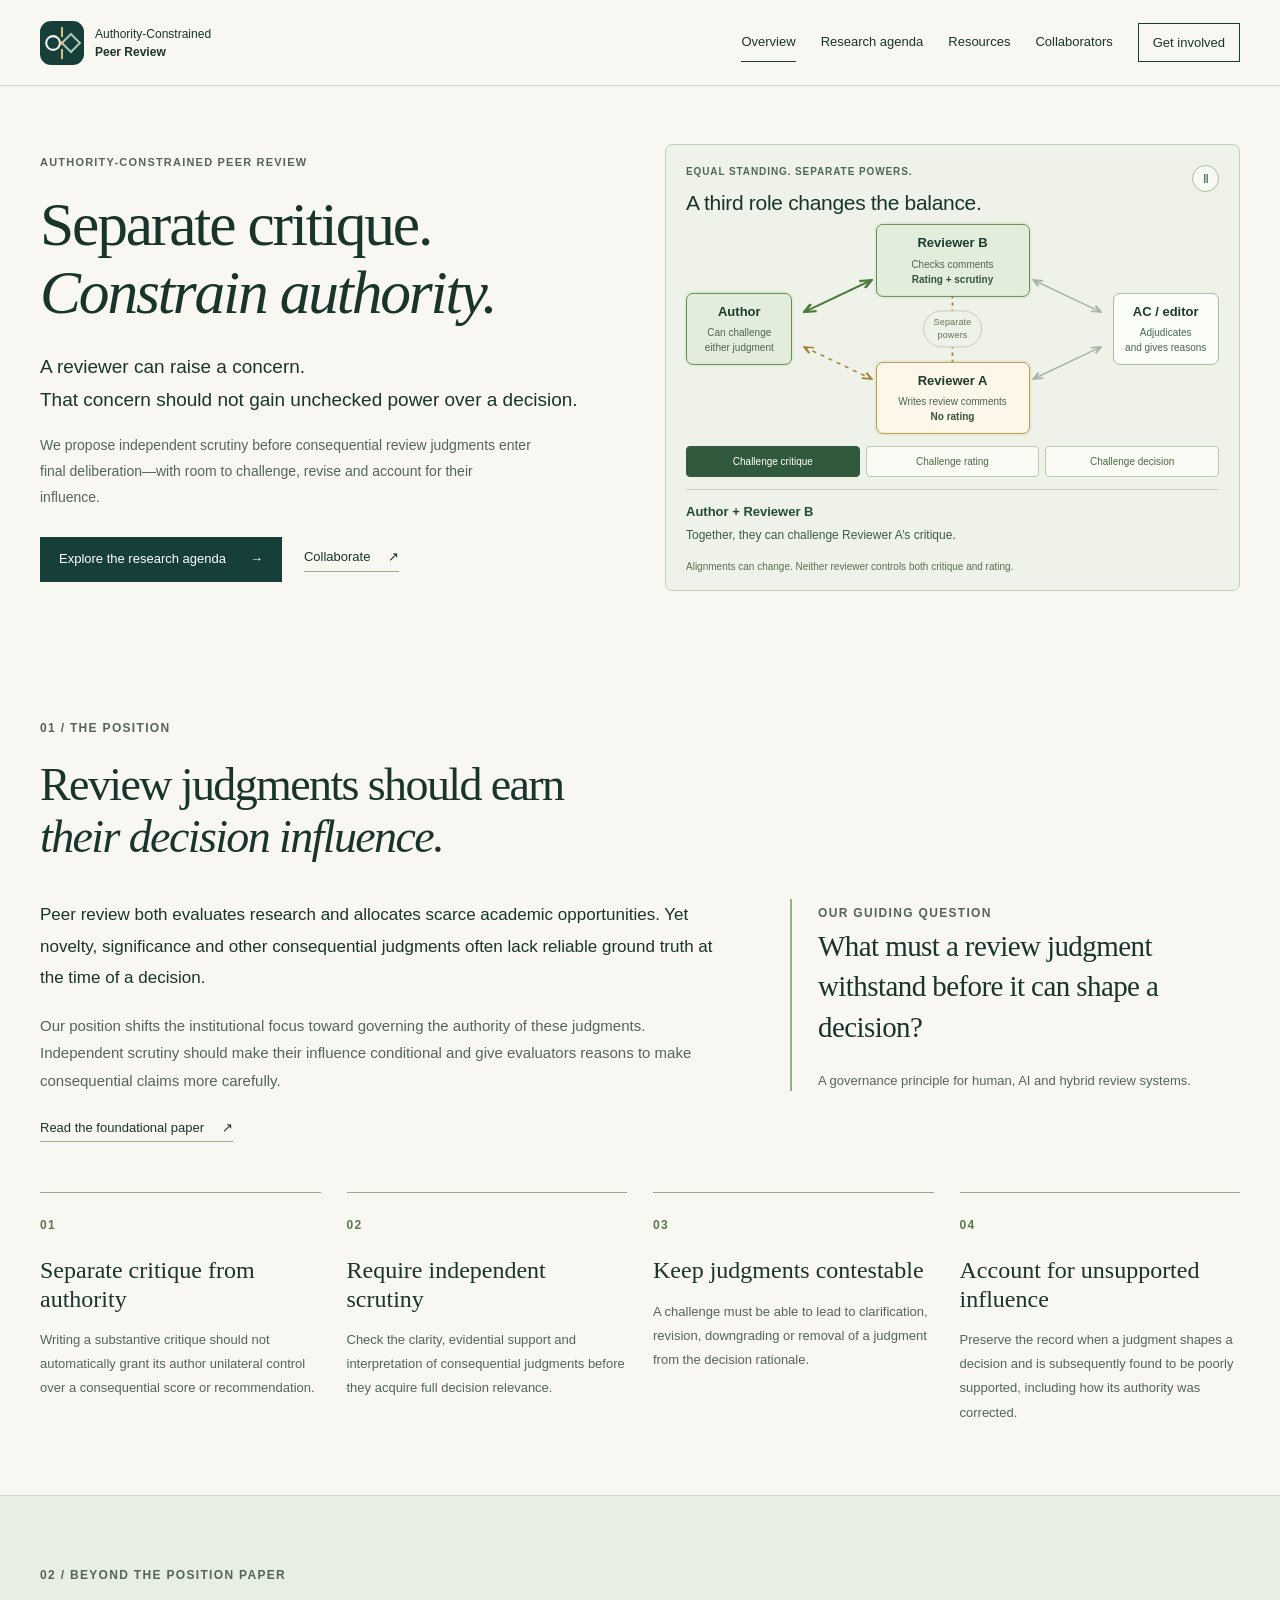
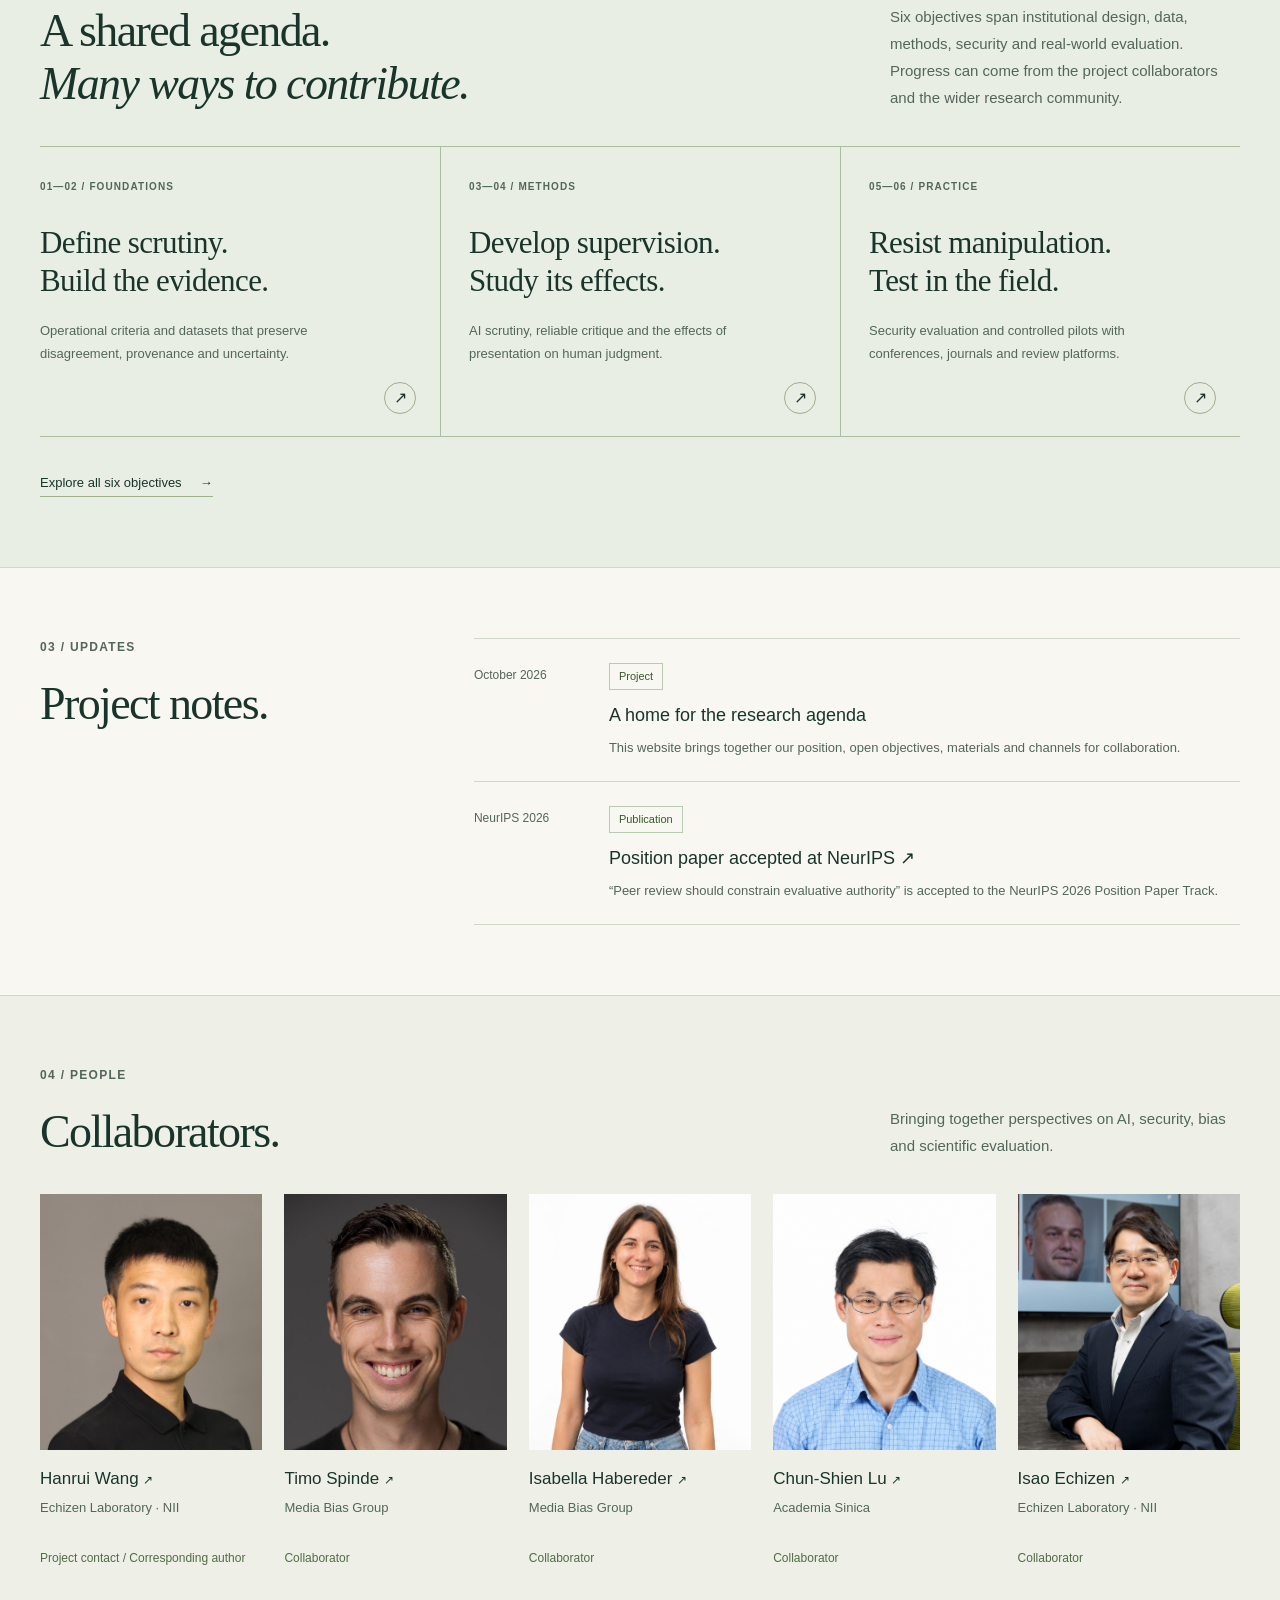
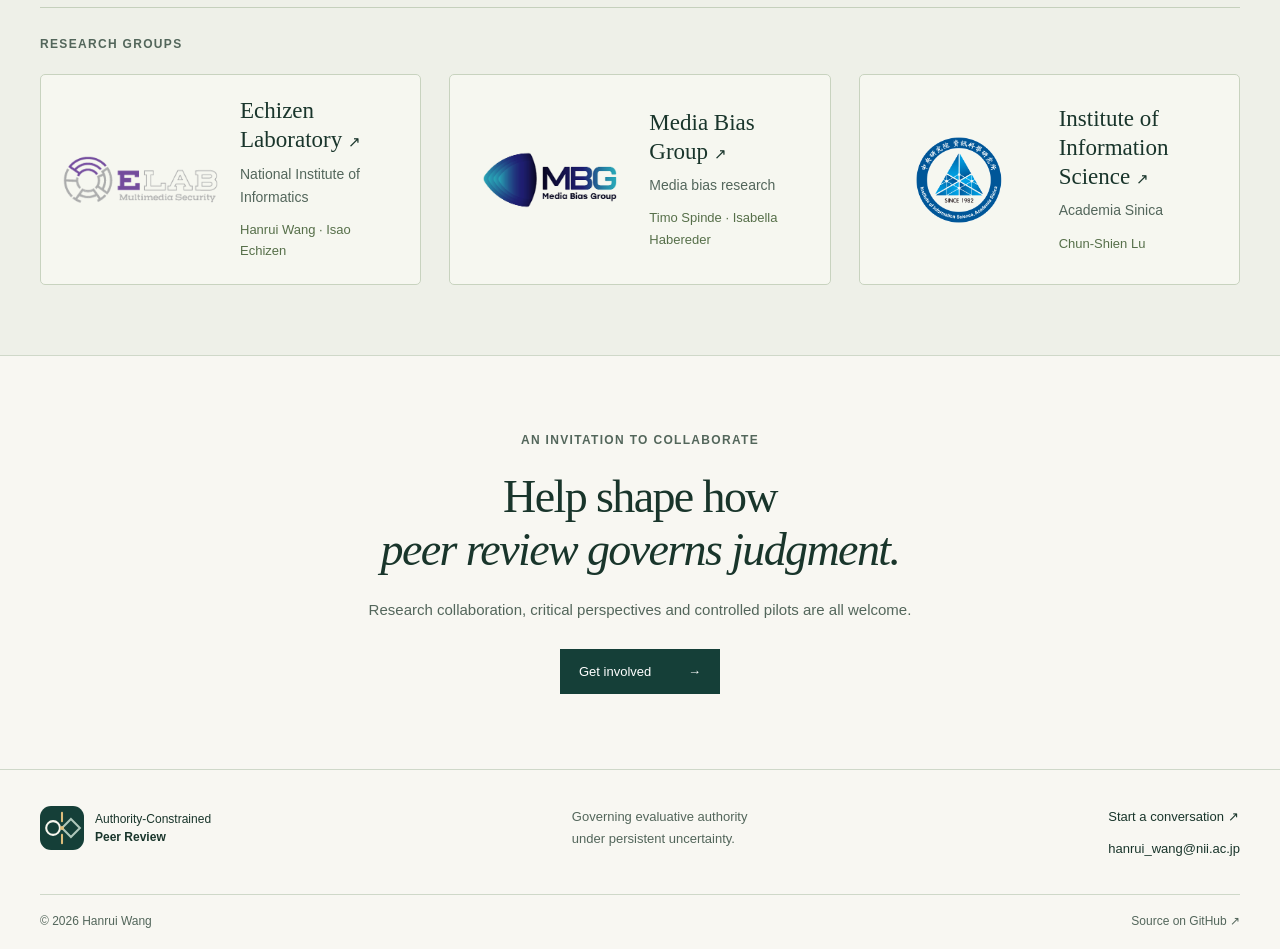
==== commit 5a6a8f04: "add sinica" ====
--- a/index.html
+++ b/index.html
@@ -1,8 +1,8 @@
 <!doctype html>
-<html lang="en"><head><meta charset="utf-8"><meta name="viewport" content="width=device-width,initial-scale=1"><title>Overview | Authority-Constrained Peer Review</title><meta name="description" content="A research initiative to govern how uncertain expert judgments acquire decision-making authority in scientific peer review."><meta name="theme-color" content="#153f38"><link rel="canonical" href="https://azrealwang.github.io/authority-constrained-peer-review/"><meta property="og:type" content="website"><meta property="og:title" content="Overview | Authority-Constrained Peer Review"><meta property="og:description" content="A research initiative to govern how uncertain expert judgments acquire decision-making authority in scientific peer review."><meta property="og:url" content="https://azrealwang.github.io/authority-constrained-peer-review/"><meta property="og:image" content="https://azrealwang.github.io/authority-constrained-peer-review/assets/social.png"><meta name="twitter:card" content="summary_large_image"><link rel="icon" href="assets/favicon.svg" type="image/svg+xml"><link rel="stylesheet" href="assets/site.css?v=4"><link rel="stylesheet" href="assets/power-visual.css?v=1"></head><body><a class="skip" href="#main">Skip to content</a><header class="header"><div class="container header-inner"><a class="brand" href="index.html" aria-label="Authority-Constrained Peer Review home"><svg class="brand-mark" viewBox="0 0 64 64" aria-hidden="true"><rect width="64" height="64" rx="16" fill="#153f38"/><circle cx="19" cy="32" r="10" fill="none" stroke="#f7f6ee" stroke-width="3"/><path d="m45 19 13 13-13 13-13-13Z" fill="none" stroke="#afc6ba" stroke-width="3"/><path d="M32 10v12m0 20v12" fill="none" stroke="#ddbd7b" stroke-width="3" stroke-linecap="round"/><circle cx="32" cy="32" r="3" fill="#ddbd7b"/></svg><span>Authority-Constrained<br><strong>Peer Review</strong></span></a><button class="menu-toggle" aria-expanded="false" aria-controls="navigation">Menu <span aria-hidden="true">＋</span></button><nav id="navigation" aria-label="Main navigation"><a href="index.html" aria-current="page">Overview</a><a href="research.html">Research agenda</a><a href="resources.html">Resources</a><a href="index.html#collaborators">Collaborators</a><a href="community.html">Get involved</a></nav></div></header><main id="main">
+<html lang="en"><head><meta charset="utf-8"><meta name="viewport" content="width=device-width,initial-scale=1"><title>Overview | Authority-Constrained Peer Review</title><meta name="description" content="A research initiative to govern how uncertain expert judgments acquire decision-making authority in scientific peer review."><meta name="theme-color" content="#153f38"><link rel="canonical" href="https://azrealwang.github.io/authority-constrained-peer-review/"><meta property="og:type" content="website"><meta property="og:title" content="Overview | Authority-Constrained Peer Review"><meta property="og:description" content="A research initiative to govern how uncertain expert judgments acquire decision-making authority in scientific peer review."><meta property="og:url" content="https://azrealwang.github.io/authority-constrained-peer-review/"><meta property="og:image" content="https://azrealwang.github.io/authority-constrained-peer-review/assets/social.png"><meta name="twitter:card" content="summary_large_image"><link rel="icon" href="assets/favicon.svg" type="image/svg+xml"><link rel="stylesheet" href="assets/site.css?v=6"><link rel="stylesheet" href="assets/power-visual.css?v=1"></head><body><a class="skip" href="#main">Skip to content</a><header class="header"><div class="container header-inner"><a class="brand" href="index.html" aria-label="Authority-Constrained Peer Review home"><svg class="brand-mark" viewBox="0 0 64 64" aria-hidden="true"><rect width="64" height="64" rx="16" fill="#153f38"/><circle cx="19" cy="32" r="10" fill="none" stroke="#f7f6ee" stroke-width="3"/><path d="m45 19 13 13-13 13-13-13Z" fill="none" stroke="#afc6ba" stroke-width="3"/><path d="M32 10v12m0 20v12" fill="none" stroke="#ddbd7b" stroke-width="3" stroke-linecap="round"/><circle cx="32" cy="32" r="3" fill="#ddbd7b"/></svg><span>Authority-Constrained<br><strong>Peer Review</strong></span></a><button class="menu-toggle" aria-expanded="false" aria-controls="navigation">Menu <span aria-hidden="true">＋</span></button><nav id="navigation" aria-label="Main navigation"><a href="index.html" aria-current="page">Overview</a><a href="research.html">Research agenda</a><a href="resources.html">Resources</a><a href="index.html#collaborators">Collaborators</a><a href="community.html">Get involved</a></nav></div></header><main id="main">
 <section class="position-hero container"><div class="position-hero-copy"><p class="eyebrow">Authority-Constrained Peer Review</p><h1>Separate critique.<br><em>Constrain authority.</em></h1><p class="position-hero-lead">A reviewer can raise a concern.<br>That concern should not gain unchecked power over a decision.</p><p class="position-hero-description">We propose independent scrutiny before consequential review judgments enter final deliberation—with room to challenge, revise and account for their influence.</p><div class="actions"><a class="button primary" href="research.html">Explore the research agenda <span aria-hidden="true">→</span></a><a class="text-link" href="community.html">Collaborate <span aria-hidden="true">↗</span></a></div></div><div class="power-figure role-game" id="role-game" data-alignment="0"><div class="role-game-heading"><div><p class="eyebrow">Equal standing. Separate powers.</p><h2>A third role changes the balance.</h2></div><button id="role-game-play" aria-label="Pause illustration" title="Pause illustration">Ⅱ</button></div><div class="power-graph role-game-graph" role="img" aria-label="Reviewer A writes review comments without a rating. Reviewer B independently checks the comments and provides a rating and scrutiny. The two reviewers have equal standing and separate powers. Authors can align with either reviewer to challenge the other; the two reviewers can jointly challenge the AC/editor's use of their judgments."><svg viewBox="0 0 500 270" preserveAspectRatio="none" aria-hidden="true"><defs><marker id="role-arrow" viewBox="0 0 8 8" refX="7" refY="4" markerWidth="6" markerHeight="6" orient="auto-start-reverse"><path d="m1 1 6 3-6 3" fill="none" stroke="context-stroke" stroke-width="1.3"/></marker></defs><path class="role-line line-author-b" d="M111 113 174 73"/><path class="role-line line-author-a" d="M111 157 174 197"/><path class="role-line line-b-chair" d="M326 73 389 113"/><path class="role-line line-a-chair" d="M326 197 389 157"/><path class="role-line line-reviewers" d="M250 83v104"/></svg><div class="power-node role-node role-author"><strong>Author</strong><span>Can challenge<br>either judgment</span></div><div class="power-node role-node role-reviewer role-b"><strong>Reviewer B</strong><span>Checks comments<br><b>Rating + scrutiny</b></span></div><div class="power-node role-node role-reviewer role-a"><strong>Reviewer A</strong><span>Writes review comments<br><b>No rating</b></span></div><div class="power-node role-node role-chair"><strong>AC / editor</strong><span>Adjudicates<br>and gives reasons</span></div><div class="role-separation" aria-hidden="true"><span>Separate</span><span>powers</span></div></div><div class="role-game-choices" role="group" aria-label="Explore changing alignments"><button data-alignment-choice="0" aria-pressed="true">Challenge critique</button><button data-alignment-choice="1" aria-pressed="false">Challenge rating</button><button data-alignment-choice="2" aria-pressed="false">Challenge decision</button></div><div class="role-game-caption"><p id="role-game-title">Author + Reviewer B</p><p id="role-game-description">Together, they can challenge Reviewer A’s critique.</p></div><p class="role-game-note">Alignments can change. Neither reviewer controls both critique and rating.</p><span class="role-game-announcement" id="role-game-announcement" aria-live="polite"></span><noscript><p class="role-game-note">Authors can also align with Reviewer A to challenge Reviewer B; both reviewers can question how the AC/editor uses their judgments.</p></noscript></div>
 </section><section class="section container" id="vision"><div class="section-intro"><p class="eyebrow">01 / The position</p><h2>Review judgments should earn<br><em>their decision influence.</em></h2></div><div class="position-layout"><div class="position-lead"><p>Peer review both evaluates research and allocates scarce academic opportunities. Yet novelty, significance and other consequential judgments often lack reliable ground truth at the time of a decision.</p><p>Our position shifts the institutional focus toward governing the authority of these judgments. Independent scrutiny should make their influence conditional and give evaluators reasons to make consequential claims more carefully.</p><a class="text-link" href="resources.html#paper">Read the foundational paper <span aria-hidden="true">↗</span></a></div><div class="position-aside"><span class="eyebrow">Our guiding question</span><blockquote>What must a review judgment withstand before it can shape a decision?</blockquote><p>A governance principle for human, AI and hybrid review systems.</p></div></div><div class="principles"><article class="principle"><span class="num">01</span><h3>Separate critique from authority</h3><p>Writing a substantive critique should not automatically grant its author unilateral control over a consequential score or recommendation.</p></article><article class="principle"><span class="num">02</span><h3>Require independent scrutiny</h3><p>Check the clarity, evidential support and interpretation of consequential judgments before they acquire full decision relevance.</p></article><article class="principle"><span class="num">03</span><h3>Keep judgments contestable</h3><p>A challenge must be able to lead to clarification, revision, downgrading or removal of a judgment from the decision rationale.</p></article><article class="principle"><span class="num">04</span><h3>Account for unsupported influence</h3><p>Preserve the record when a judgment shapes a decision and is subsequently found to be poorly supported, including how its authority was corrected.</p></article></div></section>
 <section class="section agenda-section"><div class="container"><div class="section-top"><div><p class="eyebrow">02 / Beyond the position paper</p><h2>A shared agenda.<br><em>Many ways to contribute.</em></h2></div><p class="section-summary">Six objectives span institutional design, data, methods, security and real-world evaluation. Progress can come from the project collaborators and the wider research community.</p></div><div class="agenda-preview"><a href="research.html#objective-1"><span class="num">01—02 / Foundations</span><h3>Define scrutiny.<br>Build the evidence.</h3><p>Operational criteria and datasets that preserve disagreement, provenance and uncertainty.</p><span class="round-arrow" aria-hidden="true">↗</span></a><a href="research.html#objective-3"><span class="num">03—04 / Methods</span><h3>Develop supervision.<br>Study its effects.</h3><p>AI scrutiny, reliable critique and the effects of presentation on human judgment.</p><span class="round-arrow" aria-hidden="true">↗</span></a><a href="research.html#objective-5"><span class="num">05—06 / Practice</span><h3>Resist manipulation.<br>Test in the field.</h3><p>Security evaluation and controlled pilots with conferences, journals and review platforms.</p><span class="round-arrow" aria-hidden="true">↗</span></a></div><a class="text-link" href="research.html">Explore all six objectives <span aria-hidden="true">→</span></a></div></section>
 <section class="section container news-section" id="news"><div><p class="eyebrow">03 / Updates</p><h2>Project notes.</h2></div><div class="news-list"><article><span class="news-date">October 2026</span><div><span class="tag">Project</span><h3>A home for the research agenda</h3><p>This website brings together our position, open objectives, materials and channels for collaboration.</p></div></article><article><span class="news-date">NeurIPS 2026</span><div><span class="tag">Publication</span><h3><a href="https://neurips.cc/virtual/2026/poster/140021" target="_blank" rel="noopener noreferrer">Position paper accepted at NeurIPS <span aria-hidden="true">↗</span></a></h3><p>“Peer review should constrain evaluative authority” is accepted to the NeurIPS 2026 Position Paper Track.</p></div></article></div></section>
-<section class="section team-section" id="collaborators"><div class="container"><div class="section-top"><div><p class="eyebrow">04 / People</p><h2>Collaborators.</h2></div><p class="section-summary">Bringing together perspectives on AI, security, bias and scientific evaluation.</p></div><div class="team-grid"><article class="person"><a class="portrait-link" href="https://azrealwang.github.io/" target="_blank" rel="noopener noreferrer"><img src="assets/people/hanrui.jpg" alt="Hanrui Wang" loading="lazy" width="400" height="480"></a><h3><a href="https://azrealwang.github.io/" target="_blank" rel="noopener noreferrer">Hanrui Wang <span aria-hidden="true">↗</span></a></h3><p>Echizen Laboratory · NII</p><span class="person-role">Project contact / Corresponding author</span></article><article class="person"><a class="portrait-link" href="https://timospinde.com/" target="_blank" rel="noopener noreferrer"><img src="assets/people/timo.jpg" alt="Timo Spinde" loading="lazy" width="400" height="480"></a><h3><a href="https://timospinde.com/" target="_blank" rel="noopener noreferrer">Timo Spinde <span aria-hidden="true">↗</span></a></h3><p>Media Bias Group</p><span class="person-role">Collaborator</span></article><article class="person"><a class="portrait-link" href="https://media-bias-research.org/team/isabella-habereder/" target="_blank" rel="noopener noreferrer"><img src="assets/people/isabella.png" alt="Isabella Habereder" loading="lazy" width="400" height="480"></a><h3><a href="https://media-bias-research.org/team/isabella-habereder/" target="_blank" rel="noopener noreferrer">Isabella Habereder <span aria-hidden="true">↗</span></a></h3><p>Media Bias Group</p><span class="person-role">Collaborator</span></article><article class="person"><a class="portrait-link" href="https://homepage.iis.sinica.edu.tw/pages/lcs/vita_en.html" target="_blank" rel="noopener noreferrer"><img src="assets/people/lu-restored.png" alt="Chun-Shien Lu" loading="lazy" width="400" height="480"></a><h3><a href="https://homepage.iis.sinica.edu.tw/pages/lcs/vita_en.html" target="_blank" rel="noopener noreferrer">Chun-Shien Lu <span aria-hidden="true">↗</span></a></h3><p>Academia Sinica</p><span class="person-role">Collaborator</span></article><article class="person"><a class="portrait-link" href="https://research.nii.ac.jp/~iechizen/official/members_echizen-e.html" target="_blank" rel="noopener noreferrer"><img src="assets/people/echizen.jpg" alt="Isao Echizen" loading="lazy" width="400" height="480"></a><h3><a href="https://research.nii.ac.jp/~iechizen/official/members_echizen-e.html" target="_blank" rel="noopener noreferrer">Isao Echizen <span aria-hidden="true">↗</span></a></h3><p>Echizen Laboratory · NII</p><span class="person-role">Collaborator</span></article></div><div class="group-connections"><p class="eyebrow">Research groups</p><div class="group-grid"><a class="group-link" href="https://research.nii.ac.jp/~iechizen/official/index-e.html" target="_blank" rel="noopener noreferrer"><div class="official-logo"><img src="assets/organizations/elab.png" alt="Echizen Laboratory official logo" width="220" height="100" loading="lazy"></div><div><h3>Echizen Laboratory <span aria-hidden="true">↗</span></h3><p>National Institute of Informatics</p><span>Hanrui Wang · Isao Echizen</span></div></a><a class="group-link" href="https://media-bias-research.org/" target="_blank" rel="noopener noreferrer"><div class="official-logo"><img src="assets/organizations/mbg.png" alt="Media Bias Group official logo" width="220" height="100" loading="lazy"></div><div><h3>Media Bias Group <span aria-hidden="true">↗</span></h3><p>Media bias research</p><span>Timo Spinde · Isabella Habereder</span></div></a></div></div></div></section>
-<section class="container invitation"><p class="eyebrow">An invitation to collaborate</p><h2>Help shape how<br><em>peer review governs judgment.</em></h2><p>Research collaboration, critical perspectives and controlled pilots are all welcome.</p><a class="button primary" href="community.html">Get involved <span aria-hidden="true">→</span></a></section></main><footer class="footer"><div class="container footer-top"><a class="brand" href="index.html"><svg class="brand-mark" viewBox="0 0 64 64" aria-hidden="true"><rect width="64" height="64" rx="16" fill="#153f38"/><circle cx="19" cy="32" r="10" fill="none" stroke="#f7f6ee" stroke-width="3"/><path d="m45 19 13 13-13 13-13-13Z" fill="none" stroke="#afc6ba" stroke-width="3"/><path d="M32 10v12m0 20v12" fill="none" stroke="#ddbd7b" stroke-width="3" stroke-linecap="round"/><circle cx="32" cy="32" r="3" fill="#ddbd7b"/></svg><span>Authority-Constrained<br><strong>Peer Review</strong></span></a><p>Governing evaluative authority<br>under persistent uncertainty.</p><div><a href="community.html">Start a conversation <span aria-hidden="true">↗</span></a><a data-email href="mailto:hanrui_wang@nii.ac.jp">hanrui_wang@nii.ac.jp</a></div></div><div class="container footer-bottom"><span>© 2026 Hanrui Wang</span><a href="https://github.com/azrealwang/authority-constrained-peer-review" data-repo>Source on GitHub <span aria-hidden="true">↗</span></a></div></footer><div class="toast" role="status" aria-live="polite"></div><script src="assets/config.js?v=1"></script><script src="assets/site.js?v=4"></script><script src="assets/power-visual.js?v=2"></script></body></html>+<section class="section team-section" id="collaborators"><div class="container"><div class="section-top"><div><p class="eyebrow">04 / People</p><h2>Collaborators.</h2></div><p class="section-summary">Bringing together perspectives on AI, security, bias and scientific evaluation.</p></div><div class="team-grid"><article class="person"><a class="portrait-link" href="https://azrealwang.github.io/" target="_blank" rel="noopener noreferrer"><img src="assets/people/hanrui.jpg" alt="Hanrui Wang" loading="lazy" width="400" height="480"></a><h3><a href="https://azrealwang.github.io/" target="_blank" rel="noopener noreferrer">Hanrui Wang <span aria-hidden="true">↗</span></a></h3><p>Echizen Laboratory · NII</p><span class="person-role">Project contact / Corresponding author</span></article><article class="person"><a class="portrait-link" href="https://timospinde.com/" target="_blank" rel="noopener noreferrer"><img src="assets/people/timo.jpg" alt="Timo Spinde" loading="lazy" width="400" height="480"></a><h3><a href="https://timospinde.com/" target="_blank" rel="noopener noreferrer">Timo Spinde <span aria-hidden="true">↗</span></a></h3><p>Media Bias Group</p><span class="person-role">Collaborator</span></article><article class="person"><a class="portrait-link" href="https://media-bias-research.org/team/isabella-habereder/" target="_blank" rel="noopener noreferrer"><img src="assets/people/isabella.png" alt="Isabella Habereder" loading="lazy" width="400" height="480"></a><h3><a href="https://media-bias-research.org/team/isabella-habereder/" target="_blank" rel="noopener noreferrer">Isabella Habereder <span aria-hidden="true">↗</span></a></h3><p>Media Bias Group</p><span class="person-role">Collaborator</span></article><article class="person"><a class="portrait-link" href="https://homepage.iis.sinica.edu.tw/pages/lcs/vita_en.html" target="_blank" rel="noopener noreferrer"><img src="assets/people/lu-restored.png" alt="Chun-Shien Lu" loading="lazy" width="400" height="480"></a><h3><a href="https://homepage.iis.sinica.edu.tw/pages/lcs/vita_en.html" target="_blank" rel="noopener noreferrer">Chun-Shien Lu <span aria-hidden="true">↗</span></a></h3><p>Academia Sinica</p><span class="person-role">Collaborator</span></article><article class="person"><a class="portrait-link" href="https://research.nii.ac.jp/~iechizen/official/members_echizen-e.html" target="_blank" rel="noopener noreferrer"><img src="assets/people/echizen.jpg" alt="Isao Echizen" loading="lazy" width="400" height="480"></a><h3><a href="https://research.nii.ac.jp/~iechizen/official/members_echizen-e.html" target="_blank" rel="noopener noreferrer">Isao Echizen <span aria-hidden="true">↗</span></a></h3><p>Echizen Laboratory · NII</p><span class="person-role">Collaborator</span></article></div><div class="group-connections"><p class="eyebrow">Research groups</p><div class="group-grid"><a class="group-link" href="https://research.nii.ac.jp/~iechizen/official/index-e.html" target="_blank" rel="noopener noreferrer"><div class="official-logo"><img src="assets/organizations/elab.png" alt="Echizen Laboratory official logo" width="220" height="100" loading="lazy"></div><div><h3>Echizen Laboratory <span aria-hidden="true">↗</span></h3><p>National Institute of Informatics</p><span>Hanrui Wang · Isao Echizen</span></div></a><a class="group-link" href="https://media-bias-research.org/" target="_blank" rel="noopener noreferrer"><div class="official-logo"><img src="assets/organizations/mbg.png" alt="Media Bias Group official logo" width="220" height="100" loading="lazy"></div><div><h3>Media Bias Group <span aria-hidden="true">↗</span></h3><p>Media bias research</p><span>Timo Spinde · Isabella Habereder</span></div></a><a class="group-link" href="https://www.iis.sinica.edu.tw/en/index.html" target="_blank" rel="noopener noreferrer"><div class="official-logo"><img src="assets/organizations/iis.png" alt="Institute of Information Science, Academia Sinica official logo" width="140" height="140" loading="lazy"></div><div><h3>Institute of Information Science <span aria-hidden="true">↗</span></h3><p>Academia Sinica</p><span>Chun-Shien Lu</span></div></a></div></div></div></section>
+<section class="container invitation"><p class="eyebrow">An invitation to collaborate</p><h2>Help shape how<br><em>peer review governs judgment.</em></h2><p>Research collaboration, critical perspectives and controlled pilots are all welcome.</p><a class="button primary" href="community.html">Get involved <span aria-hidden="true">→</span></a></section></main><footer class="footer"><div class="container footer-top"><a class="brand" href="index.html"><svg class="brand-mark" viewBox="0 0 64 64" aria-hidden="true"><rect width="64" height="64" rx="16" fill="#153f38"/><circle cx="19" cy="32" r="10" fill="none" stroke="#f7f6ee" stroke-width="3"/><path d="m45 19 13 13-13 13-13-13Z" fill="none" stroke="#afc6ba" stroke-width="3"/><path d="M32 10v12m0 20v12" fill="none" stroke="#ddbd7b" stroke-width="3" stroke-linecap="round"/><circle cx="32" cy="32" r="3" fill="#ddbd7b"/></svg><span>Authority-Constrained<br><strong>Peer Review</strong></span></a><p>Governing evaluative authority<br>under persistent uncertainty.</p><div><a href="community.html">Start a conversation <span aria-hidden="true">↗</span></a><a data-email href="mailto:hanrui_wang@nii.ac.jp">hanrui_wang@nii.ac.jp</a></div></div><div class="container footer-bottom"><span>© 2026 Hanrui Wang</span><a href="https://github.com/azrealwang/authority-constrained-peer-review" data-repo>Source on GitHub <span aria-hidden="true">↗</span></a></div></footer><div class="toast" role="status" aria-live="polite"></div><script src="assets/config.js?v=2"></script><script src="assets/site.js?v=5"></script><script src="assets/power-visual.js?v=2"></script></body></html>
--- a/assets/site.css
+++ b/assets/site.css
@@ -3,7 +3,7 @@
 /* Shared chrome */
 .header{height:86px;position:sticky;top:0;z-index:20;background:var(--paper);border-bottom:1px solid var(--line)}.header-inner{height:100%;display:flex;align-items:center;justify-content:space-between;gap:20px}.brand{display:flex;align-items:center;gap:11px;flex-shrink:0;font-size:12px;line-height:1.5}.brand-mark{width:44px;height:44px;flex-shrink:0}.brand strong{font-weight:600}nav{display:flex;align-items:center;gap:25px}nav a{font-size:13px;padding-block:8px;border-bottom:1px solid transparent}nav a[aria-current]{border-color:var(--green)}nav a:last-child{border:1px solid var(--green);padding:8px 14px}nav a:hover{color:#5e7951}.menu-toggle{display:none}.footer{border-top:1px solid var(--line);padding-top:36px}.footer-top{display:flex;align-items:start;justify-content:space-between;gap:30px;padding-bottom:35px}.footer-top>p{font-size:13px;color:var(--muted)}.footer-top>div{display:grid;gap:10px;font-size:13px}.footer-bottom{display:flex;justify-content:space-between;gap:20px;border-top:1px solid var(--line);padding-block:17px;font-size:12px;color:var(--muted)}.toast{position:fixed;left:50%;bottom:25px;transform:translateX(-50%);padding:10px 20px;background:var(--green);color:white;font-size:13px;opacity:0;pointer-events:none;z-index:40}.toast.visible{opacity:1}
 /* Overview */
-.position-hero{display:grid;grid-template-columns:1fr 1fr;gap:50px;align-items:center;padding-block:58px}.position-hero h1{font-size:clamp(48px,4.8vw,68px);line-height:1.1}.position-hero .eyebrow{font-size:11px}.position-hero-lead{font-size:19px;line-height:1.7;margin-top:25px}.position-hero-description{font-size:14px;line-height:1.85;color:var(--muted);margin-top:17px;max-width:495px}.power-figure{border:1px solid #c4d1ba;border-radius:7px;background:var(--soft);padding:21px}.power-figure .eyebrow{font-size:10px;margin-bottom:10px}.power-figure h2{font-family:var(--sans);font-size:21px;font-weight:500;line-height:1.35;letter-spacing:-.015em}.power-graph{height:195px;position:relative;margin-block:5px}.power-graph>svg{position:absolute;inset:0;width:100%;height:100%;overflow:visible}.power-graph path{fill:none;stroke-width:1.6;marker-start:url(#game-arrow);marker-end:url(#game-arrow)}.power-graph marker path{marker-start:none;marker-end:none}.author-edge{stroke:#44768a}.decision-edge{stroke:#43805b}.scrutiny-edge{stroke:#a67b34;stroke-dasharray:4 4}.power-node{position:absolute;transform:translate(-50%,-50%);text-align:center;border:1px solid #aebfa5;border-radius:6px;background:#fafbf5;padding:9px 7px;width:125px;color:#19352b}.power-node strong{display:block;font-size:14px;font-weight:600;line-height:1.4}.power-node>span{display:block;font-size:11px;line-height:1.4;color:#4e6454;margin-top:4px}.node-author{left:12%;top:50%;width:108px;border-color:#8baaba}.node-supervisor{left:50%;top:18%;width:145px;border-color:#b79b69}.node-critic{left:50%;top:82%;width:145px;border-color:#b79b69}.node-chair{left:88%;top:50%;width:110px;border-color:#87b092}.power-legends{display:flex;flex-wrap:wrap;gap:6px 20px;font-size:11px;line-height:1.5}.power-legends>span{display:flex;align-items:center;gap:8px}.power-legends i{height:7px;width:7px;flex-shrink:0;border-radius:50%;background:#44768a}.power-legends>span+span i{background:#43805b}.power-caption{font-size:12px;line-height:1.7;color:#415b4b;border-top:1px solid #c4d1ba;margin-top:13px;padding-top:12px}.position-layout{display:grid;grid-template-columns:1.2fr .8fr;gap:75px;align-items:start}.position-lead>p{font-size:17px;line-height:1.85}.position-lead>p+p{font-size:15px;color:var(--muted)}.position-lead>.text-link{margin-top:22px}.position-aside{border-left:2px solid #99b18b;padding-left:26px}.position-aside blockquote{font:29px/1.4 var(--serif);letter-spacing:-.02em;margin:0}.position-aside>p{font-size:13px;color:var(--muted);margin-top:22px}.principles{display:grid;grid-template-columns:repeat(4,1fr);gap:26px;margin-top:50px}.principle{border-top:1px solid #98ad8d;padding-top:18px}.principle .num{color:#597b49}.principle h3{font:24px/1.2 var(--serif);margin-top:18px}.principle p{font-size:13px;line-height:1.85;color:var(--muted);margin-top:15px}.agenda-section{background:#e9eee4;border-block:1px solid var(--line)}.agenda-preview{display:grid;grid-template-columns:repeat(3,1fr);border-block:1px solid #adbea0;margin-block:32px}.agenda-preview>a{position:relative;padding:25px 28px 25px 0}.agenda-preview>a+a{border-left:1px solid #adbea0;padding-left:28px}.agenda-preview .num{font-size:10px}.agenda-preview h3{font:31px/1.25 var(--serif);letter-spacing:-.02em;margin-top:25px}.agenda-preview p{font-size:13px;line-height:1.8;color:var(--muted);max-width:280px;margin-top:18px;padding-bottom:45px}.round-arrow{display:grid;place-items:center;position:absolute;right:24px;bottom:22px;border:1px solid #9caf8e;border-radius:50%;width:32px;height:32px}.agenda-preview>a:hover .round-arrow{background:var(--green);color:white}.news-section{display:grid;grid-template-columns:.65fr 1.35fr;gap:65px}.news-list article{display:grid;grid-template-columns:110px 1fr;gap:25px;border-top:1px solid var(--line);padding:23px 0}.news-list article:last-child{border-bottom:1px solid var(--line)}.news-date{font-size:12px;color:var(--muted);padding-top:4px}.news-list h3{font-size:18px;line-height:1.5;margin-top:12px}.news-list p{font-size:13px;color:var(--muted);margin-top:8px}.team-section{background:#eef0e8;border-block:1px solid var(--line)}.team-grid{display:grid;grid-template-columns:repeat(5,minmax(0,1fr));gap:22px}.portrait-link{display:block;aspect-ratio:4/4.6;overflow:hidden;background:#dce4d6}.portrait-link>img{width:100%;height:100%;object-fit:cover;object-position:center 30%}.person h3{font-size:17px;line-height:1.4;margin-top:17px}.person h3 span{font-size:12px}.person>p{font-size:13px;line-height:1.6;color:var(--muted);margin-top:8px;min-height:41px}.person-role{display:block;font-size:12px;line-height:1.6;color:#526b46;margin-top:10px}.group-connections{margin-top:38px;border-top:1px solid #c5d0bc;padding-top:27px}.group-connections>.eyebrow{font-size:12px}.group-grid{display:grid;grid-template-columns:1fr 1fr;gap:28px}.group-link{display:flex;align-items:center;gap:22px;border:1px solid #c8d3bf;border-radius:5px;padding:22px;background:#f6f7f0;min-width:0}.official-logo{display:flex;align-items:center;justify-content:center;width:155px;height:90px;flex-shrink:0;background:transparent}.official-logo>img{width:100%;height:100%;object-fit:contain}.official-logo>img[src$="mbg.png"]{mix-blend-mode:multiply;clip-path:inset(1px)}.group-link h3{font:23px/1.25 var(--serif)}.group-link h3 span{font-size:15px}.group-link p{font-size:14px;color:var(--muted);margin-top:8px}.group-link div>span{display:block;font-size:13px;color:#566f49;margin-top:10px}.invitation{text-align:center;padding-block:75px}.invitation>p:not(.eyebrow){font-size:15px;color:var(--muted);margin-top:22px}.invitation .button{margin-top:26px;min-width:160px}
+.position-hero{display:grid;grid-template-columns:1fr 1fr;gap:50px;align-items:center;padding-block:58px}.position-hero h1{font-size:clamp(48px,4.8vw,68px);line-height:1.1}.position-hero .eyebrow{font-size:11px}.position-hero-lead{font-size:19px;line-height:1.7;margin-top:25px}.position-hero-description{font-size:14px;line-height:1.85;color:var(--muted);margin-top:17px;max-width:495px}.power-figure{border:1px solid #c4d1ba;border-radius:7px;background:var(--soft);padding:21px}.power-figure .eyebrow{font-size:10px;margin-bottom:10px}.power-figure h2{font-family:var(--sans);font-size:21px;font-weight:500;line-height:1.35;letter-spacing:-.015em}.power-graph{height:195px;position:relative;margin-block:5px}.power-graph>svg{position:absolute;inset:0;width:100%;height:100%;overflow:visible}.power-graph path{fill:none;stroke-width:1.6;marker-start:url(#game-arrow);marker-end:url(#game-arrow)}.power-graph marker path{marker-start:none;marker-end:none}.author-edge{stroke:#44768a}.decision-edge{stroke:#43805b}.scrutiny-edge{stroke:#a67b34;stroke-dasharray:4 4}.power-node{position:absolute;transform:translate(-50%,-50%);text-align:center;border:1px solid #aebfa5;border-radius:6px;background:#fafbf5;padding:9px 7px;width:125px;color:#19352b}.power-node strong{display:block;font-size:14px;font-weight:600;line-height:1.4}.power-node>span{display:block;font-size:11px;line-height:1.4;color:#4e6454;margin-top:4px}.node-author{left:12%;top:50%;width:108px;border-color:#8baaba}.node-supervisor{left:50%;top:18%;width:145px;border-color:#b79b69}.node-critic{left:50%;top:82%;width:145px;border-color:#b79b69}.node-chair{left:88%;top:50%;width:110px;border-color:#87b092}.power-legends{display:flex;flex-wrap:wrap;gap:6px 20px;font-size:11px;line-height:1.5}.power-legends>span{display:flex;align-items:center;gap:8px}.power-legends i{height:7px;width:7px;flex-shrink:0;border-radius:50%;background:#44768a}.power-legends>span+span i{background:#43805b}.power-caption{font-size:12px;line-height:1.7;color:#415b4b;border-top:1px solid #c4d1ba;margin-top:13px;padding-top:12px}.position-layout{display:grid;grid-template-columns:1.2fr .8fr;gap:75px;align-items:start}.position-lead>p{font-size:17px;line-height:1.85}.position-lead>p+p{font-size:15px;color:var(--muted)}.position-lead>.text-link{margin-top:22px}.position-aside{border-left:2px solid #99b18b;padding-left:26px}.position-aside blockquote{font:29px/1.4 var(--serif);letter-spacing:-.02em;margin:0}.position-aside>p{font-size:13px;color:var(--muted);margin-top:22px}.principles{display:grid;grid-template-columns:repeat(4,1fr);gap:26px;margin-top:50px}.principle{border-top:1px solid #98ad8d;padding-top:18px}.principle .num{color:#597b49}.principle h3{font:24px/1.2 var(--serif);margin-top:18px}.principle p{font-size:13px;line-height:1.85;color:var(--muted);margin-top:15px}.agenda-section{background:#e9eee4;border-block:1px solid var(--line)}.agenda-preview{display:grid;grid-template-columns:repeat(3,1fr);border-block:1px solid #adbea0;margin-block:32px}.agenda-preview>a{position:relative;padding:25px 28px 25px 0}.agenda-preview>a+a{border-left:1px solid #adbea0;padding-left:28px}.agenda-preview .num{font-size:10px}.agenda-preview h3{font:31px/1.25 var(--serif);letter-spacing:-.02em;margin-top:25px}.agenda-preview p{font-size:13px;line-height:1.8;color:var(--muted);max-width:280px;margin-top:18px;padding-bottom:45px}.round-arrow{display:grid;place-items:center;position:absolute;right:24px;bottom:22px;border:1px solid #9caf8e;border-radius:50%;width:32px;height:32px}.agenda-preview>a:hover .round-arrow{background:var(--green);color:white}.news-section{display:grid;grid-template-columns:.65fr 1.35fr;gap:65px}.news-list article{display:grid;grid-template-columns:110px 1fr;gap:25px;border-top:1px solid var(--line);padding:23px 0}.news-list article:last-child{border-bottom:1px solid var(--line)}.news-date{font-size:12px;color:var(--muted);padding-top:4px}.news-list h3{font-size:18px;line-height:1.5;margin-top:12px}.news-list p{font-size:13px;color:var(--muted);margin-top:8px}.team-section{background:#eef0e8;border-block:1px solid var(--line)}.team-grid{display:grid;grid-template-columns:repeat(5,minmax(0,1fr));gap:22px}.portrait-link{display:block;aspect-ratio:4/4.6;overflow:hidden;background:#dce4d6}.portrait-link>img{width:100%;height:100%;object-fit:cover;object-position:center 30%}.person h3{font-size:17px;line-height:1.4;margin-top:17px}.person h3 span{font-size:12px}.person>p{font-size:13px;line-height:1.6;color:var(--muted);margin-top:8px;min-height:41px}.person-role{display:block;font-size:12px;line-height:1.6;color:#526b46;margin-top:10px}.group-connections{margin-top:38px;border-top:1px solid #c5d0bc;padding-top:27px}.group-connections>.eyebrow{font-size:12px}.group-grid{display:grid;grid-template-columns:1fr 1fr 1fr;gap:28px}.group-link{display:flex;align-items:center;gap:22px;border:1px solid #c8d3bf;border-radius:5px;padding:22px;background:#f6f7f0;min-width:0}.official-logo{display:flex;align-items:center;justify-content:center;width:155px;height:90px;flex-shrink:0;background:transparent}.official-logo>img{width:100%;height:100%;object-fit:contain}.official-logo>img[src$="mbg.png"]{mix-blend-mode:multiply;clip-path:inset(1px)}.group-link h3{font:23px/1.25 var(--serif)}.group-link h3 span{font-size:15px}.group-link p{font-size:14px;color:var(--muted);margin-top:8px}.group-link div>span{display:block;font-size:13px;color:#566f49;margin-top:10px}.invitation{text-align:center;padding-block:75px}.invitation>p:not(.eyebrow){font-size:15px;color:var(--muted);margin-top:22px}.invitation .button{margin-top:26px;min-width:160px}
 /* Research agenda */
 .page-hero{padding-block:58px 48px}.page-hero h1{font-size:clamp(46px,5vw,72px)}.page-deck{font-size:18px;color:var(--muted);line-height:1.8;max-width:760px;margin-top:25px}.editorial-note{max-width:770px;border-left:2px solid #91aa81;padding:8px 22px;margin-top:30px}.editorial-note strong{font-size:14px}.editorial-note p{font-size:13px;color:var(--muted);margin-top:8px}.agenda-layout{display:grid;grid-template-columns:240px minmax(0,1fr);gap:55px;align-items:start;padding-bottom:25px}.agenda-nav{position:sticky;top:115px;display:grid}.agenda-nav .eyebrow{font-size:11px;margin-bottom:18px}.agenda-nav>a{display:flex;gap:12px;font-size:12px;line-height:1.6;padding-block:12px;border-top:1px solid var(--line)}.agenda-nav>a span{color:#648151}.agenda-nav .agenda-contact{display:block;margin-top:18px}.objective{display:grid;grid-template-columns:65px minmax(0,1fr);gap:24px;padding-block:30px 35px;border-top:1px solid #b0c0a6}.objective-number{font:34px/1.2 var(--serif);color:#5b7b48}.objective-number span{display:block;font:9px/1.5 var(--sans);text-transform:uppercase;letter-spacing:.04em;margin-top:9px}.objective h2{font-size:33px;line-height:1.2}.objective-sub{font-size:13px;color:#587247;margin-top:12px}.objective-question{font-size:15px;line-height:1.85;color:var(--muted);margin-top:21px}details{margin-top:22px}summary{display:flex;align-items:center;justify-content:space-between;gap:15px;list-style:none;cursor:pointer;padding-block:10px;border-block:1px solid var(--line);font-size:13px}summary::-webkit-details-marker{display:none}summary>span{font-size:21px;color:#567646}details[open] summary>span{transform:rotate(45deg)}.objective-details{font-size:14px;color:var(--muted);padding-top:14px}.objective-details ul{padding-left:20px;line-height:1.85}.objective-details li+li{margin-top:8px}.detail-columns{display:grid;grid-template-columns:1fr 1fr;gap:25px;margin-block:22px}.detail-columns h3{font-size:13px;font-weight:600;color:var(--ink);margin-bottom:9px}.detail-columns p{font-size:13px;line-height:1.8}.dark-callout{background:var(--green);color:var(--paper);padding-block:55px}.dark-callout .eyebrow{color:#c4d4b9}.dark-callout h2{font-size:43px}.dark-callout p:not(.eyebrow){font-size:15px;line-height:1.8;max-width:700px;margin-top:20px;color:#d4dfca}.dark-callout .button{margin-top:25px}
 /* Mutual supervision: one component, only on the agenda page. */
@@ -13,9 +13,19 @@
 /* Collaboration and contact */
 .collaboration-grid{display:grid;grid-template-columns:repeat(3,1fr);border-block:1px solid #a6ba98}.collaboration-grid article{padding:28px 28px 30px 0}.collaboration-grid article+article{border-left:1px solid var(--line);padding-left:28px}.collaboration-grid .num{font-size:10px}.collaboration-grid h2{font-size:33px;margin-top:26px}.collaboration-grid p{font-size:14px;line-height:1.85;color:var(--muted);margin-top:18px}.collaboration-grid .text-link{margin-top:22px}.contact-section{display:grid;grid-template-columns:1fr 1fr;gap:75px;align-items:center}.contact-section>div>p:not(.eyebrow){font-size:15px;line-height:1.85;color:var(--muted);max-width:440px;margin-top:24px}.contact-card{background:#eaf0e3;padding:30px;min-width:0}.contact-card>.eyebrow{font-size:10px;line-height:1.7}.contact-person{display:flex;align-items:center;gap:18px;margin-bottom:24px}.contact-person>img{width:76px;height:76px;object-fit:cover;border-radius:50%}.contact-person h3{font:27px/1.3 var(--serif)}.contact-person p{font-size:13px;line-height:1.7;color:var(--muted);margin-top:8px}.contact-card>.contact-email{font-size:21px;line-height:1.6;border-bottom:1px solid #b5c8a6;margin:0;padding-bottom:15px;overflow-wrap:anywhere;color:var(--ink)}.contact-links{display:grid;grid-template-columns:1fr 1fr;gap:10px;margin-top:20px}.contact-links>a{display:flex;align-items:center;justify-content:space-between;gap:12px;padding:11px 13px;border:1px solid #a7bd96;font-size:13px;background:#f8faf1}.contact-links>a:hover{background:var(--green);border-color:var(--green);color:white}.discussion-section{padding-block:60px;background:#eef1e8;border-top:1px solid var(--line)}.discussion-invitation{display:flex;align-items:center;justify-content:space-between;gap:30px;border-block:1px solid #afc39f;padding-block:26px}.discussion-invitation h3{font:28px/1.3 var(--serif)}.discussion-invitation p{font-size:14px;line-height:1.8;color:var(--muted);max-width:650px;margin-top:12px}.discussion-invitation>.button{flex-shrink:0}.discussion-guidance{font-size:12px;color:var(--muted);line-height:1.8;margin-top:22px}.giscus{margin-top:24px}.giscus:empty{margin:0}#discussion-loader{padding-top:25px}#discussion-loader>p{font-size:13px;color:var(--muted)}#discussion-loader .button{margin-top:15px}#comment-status{margin-top:12px}
 /* Responsive layout: one source of truth. */
-@media(max-width:1050px){.container{width:calc(100% - 56px)}nav{gap:17px}nav a{font-size:12px}.brand{font-size:11px}.position-hero{gap:30px}.position-hero h1{font-size:52px}.position-hero-lead{font-size:17px}.power-figure{padding:17px}.power-graph{height:220px}.power-node{padding:8px 5px}.power-node strong{font-size:12px}.power-node>span{font-size:10px}.node-author{width:92px}.node-chair{width:94px}.node-supervisor,.node-critic{width:130px}.power-figure h2{font-size:19px}.position-layout{gap:45px}.team-grid{gap:18px}.person h3{font-size:15px}.person>p{font-size:12px}.person-role{font-size:11px}.group-link{gap:17px;padding:18px}.official-logo{width:120px;height:80px}.group-link h3{font-size:21px}.group-link p{font-size:13px}.group-link div>span{font-size:12px}.agenda-layout{grid-template-columns:210px minmax(0,1fr);gap:35px}.objective h2{font-size:30px}.paper-feature{gap:35px;padding:28px}.paper-info h2{font-size:34px}.contact-section{gap:45px}.compact-decision>div>strong{font-size:18px}.compact-decision>p{max-width:330px}.mini-actor h3{font-size:11px}.mini-card{padding:10px}.compact-demo-caption>span{font-size:9px}.compact-demo-caption>p{font-size:11px}.news-section{gap:35px}}
+@media(max-width:1050px){.container{width:calc(100% - 56px)}nav{gap:17px}nav a{font-size:12px}.brand{font-size:11px}.position-hero{gap:30px}.position-hero h1{font-size:52px}.position-hero-lead{font-size:17px}.power-figure{padding:17px}.power-graph{height:220px}.power-node{padding:8px 5px}.power-node strong{font-size:12px}.power-node>span{font-size:10px}.node-author{width:92px}.node-chair{width:94px}.node-supervisor,.node-critic{width:130px}.power-figure h2{font-size:19px}.position-layout{gap:45px}.team-grid{gap:18px}.person h3{font-size:15px}.person>p{font-size:12px}.person-role{font-size:11px}.group-grid{grid-template-columns:1fr 1fr}.group-link{gap:17px;padding:18px}.official-logo{width:120px;height:80px}.group-link h3{font-size:21px}.group-link p{font-size:13px}.group-link div>span{font-size:12px}.agenda-layout{grid-template-columns:210px minmax(0,1fr);gap:35px}.objective h2{font-size:30px}.paper-feature{gap:35px;padding:28px}.paper-info h2{font-size:34px}.contact-section{gap:45px}.compact-decision>div>strong{font-size:18px}.compact-decision>p{max-width:330px}.mini-actor h3{font-size:11px}.mini-card{padding:10px}.compact-demo-caption>span{font-size:9px}.compact-demo-caption>p{font-size:11px}.news-section{gap:35px}}
 @media(max-width:800px){.container{width:calc(100% - 40px)}.header{height:76px}.brand-mark{width:38px;height:38px}.menu-toggle{display:flex;align-items:center;gap:13px;background:none;border:1px solid #a0b292;padding:7px 12px;font-size:12px}nav{display:none;position:absolute;top:75px;left:0;right:0;background:var(--paper);border-bottom:1px solid var(--line);padding:16px 20px 24px}nav.open{display:grid;gap:4px}nav a{font-size:14px;padding-block:10px}nav a[aria-current]{border-color:transparent;font-weight:600}nav a:last-child{width:max-content;margin-top:6px}.position-hero{grid-template-columns:1fr;gap:30px;padding-block:40px}.position-hero-copy{max-width:650px}.position-hero h1{font-size:60px}.power-figure{width:100%;max-width:570px;margin-inline:auto;padding:20px}.power-figure h2{font-size:21px}.power-graph{height:230px}.power-node strong{font-size:14px}.power-node>span{font-size:11px}.node-author{width:108px}.node-chair{width:110px}.node-supervisor,.node-critic{width:145px}.section{padding-block:52px}h2{font-size:39px}.section-top{display:block;margin-bottom:28px}.section-summary{max-width:100%;margin-top:20px;font-size:14px}.position-layout{grid-template-columns:1fr;gap:28px}.position-aside blockquote{font-size:28px}.position-aside>p{margin-top:15px}.principles{grid-template-columns:1fr 1fr;gap:28px;margin-top:35px}.principle h3{font-size:24px}.agenda-preview h3{font-size:27px}.agenda-preview>a,.agenda-preview>a+a{padding-inline:20px}.agenda-preview>a:first-child{padding-left:0}.news-section{grid-template-columns:1fr;gap:28px}.team-grid{grid-template-columns:repeat(3,minmax(0,1fr));gap:30px 20px}.person h3{font-size:16px}.person>p{min-height:0}.group-grid{gap:20px}.group-link{flex-direction:column;align-items:start;gap:15px}.official-logo{width:160px;height:80px}.group-link h3{font-size:23px}.group-link p{font-size:14px}.group-link div>span{font-size:13px}.page-hero{padding-block:42px 35px}.page-hero h1{font-size:55px}.page-deck{font-size:16px}.agenda-layout{grid-template-columns:175px minmax(0,1fr);gap:26px}.agenda-nav>a{font-size:11px}.objective{grid-template-columns:45px minmax(0,1fr);gap:16px}.objective-number{font-size:30px}.objective-number span{font-size:7px}.objective h2{font-size:28px}.objective-question{font-size:14px}.compact-demo-section{padding-block:25px}.compact-demo-intro{display:block}.compact-demo-intro>p{max-width:none;margin-top:12px}.compact-flow{padding-inline:12px}.mini-card{padding:9px}.critique-row,.scrutiny-row{gap:8px}.mini-actor{gap:6px}.mini-actor h3{font-size:10px}.mini-badge{height:22px;width:22px;font-size:9px}.mini-card>p,.mini-card .mini-scrutiny{font-size:11px}.mini-card .mini-rating{font-size:12px}.no-recommendation,.mini-source{font-size:9px}.compact-decision{gap:12px;padding:11px}.decision-badge{font-size:19px;padding-right:12px}.compact-decision>p{font-size:11px;max-width:230px}.compact-decision>div{padding-left:12px}.compact-decision>div>strong{font-size:17px}.compact-demo-caption>span{white-space:normal;max-width:150px;text-align:right}.paper-feature{gap:30px}.paper-info h2{font-size:30px}.paper-info .authors{font-size:12px}.paper-info>p:not(.authors):not(.paper-venue){font-size:13px}.citation-section{gap:30px}.collaboration-grid h2{font-size:28px}.collaboration-grid article,.collaboration-grid article+article{padding-inline:20px}.collaboration-grid article:first-child{padding-left:0}.collaboration-grid p{font-size:13px}.contact-section{gap:30px}.contact-card{padding:24px}.contact-card>.contact-email{font-size:19px}.contact-links>a{font-size:12px;padding-inline:10px}.footer-top>p{font-size:12px}.footer-top>div{font-size:12px}}
 @media(max-width:600px){.position-hero h1{font-size:clamp(42px,10.5vw,59px)}.position-hero-lead{font-size:17px}.position-hero-description{font-size:14px}.position-hero .eyebrow{font-size:10px}.position-hero .actions{gap:18px}.power-figure{padding:16px}.power-figure h2{font-size:19px}.power-graph{height:225px}.power-node strong{font-size:12px}.power-node>span{font-size:9px}.node-author{width:82px;left:12%}.node-chair{width:86px;left:88%}.node-supervisor,.node-critic{width:125px}.power-legends{font-size:10px}.power-caption{font-size:12px}.section{padding-block:45px}h2{font-size:35px}.principles{gap:24px 20px}.principle h3{font-size:22px}.principle p{font-size:13px}.agenda-preview{grid-template-columns:1fr}.agenda-preview>a,.agenda-preview>a+a{padding:23px 0;border-left:none}.agenda-preview>a+a{border-top:1px solid #adbea0}.agenda-preview h3{font-size:30px;margin-top:19px}.agenda-preview p{max-width:82%;padding-bottom:8px}.round-arrow{right:0;bottom:22px}.news-list article{grid-template-columns:1fr;gap:10px}.news-date{font-size:12px}.team-grid{grid-template-columns:1fr 1fr;gap:28px 17px}.person h3{font-size:15px}.person>p{font-size:12px}.person-role{font-size:11px}.group-grid{grid-template-columns:1fr}.group-link{flex-direction:row;align-items:center;gap:18px;padding:17px}.official-logo{width:110px;height:80px}.group-link h3{font-size:20px}.group-link p{font-size:12px}.group-link div>span{font-size:11px}.invitation{padding-block:55px}.invitation>p:not(.eyebrow){font-size:14px}.footer-top{display:grid;grid-template-columns:1fr 1fr;gap:25px}.footer-top .brand{font-size:10px;gap:8px}.footer-top .brand-mark{width:33px;height:33px}.footer-top>div{grid-column:1/-1;display:flex;justify-content:space-between;gap:15px;font-size:11px}.footer-bottom{font-size:10px}.page-hero h1{font-size:clamp(41px,10vw,56px)}.page-deck{font-size:15px}.editorial-note{padding-inline:16px}.editorial-note strong{font-size:13px}.editorial-note p{font-size:12px}.agenda-layout{display:block}.agenda-nav{position:static;grid-template-columns:1fr 1fr;gap:0 17px;margin-bottom:30px}.agenda-nav>.eyebrow{grid-column:1/-1}.agenda-nav>a{font-size:10px;gap:8px}.agenda-nav .agenda-contact{grid-column:1/-1;width:max-content;margin-top:7px}.objective{padding-block:25px 28px;grid-template-columns:38px minmax(0,1fr);gap:14px}.objective-number{font-size:28px}.objective-number span{font-size:6px}.objective h2{font-size:27px}.objective-sub{font-size:12px}.objective-question{font-size:13px;line-height:1.9}summary{font-size:12px}.objective-details{font-size:13px}.detail-columns{grid-template-columns:1fr;gap:20px}.compact-demo-intro h2{font-size:30px}.compact-demo-intro>p{font-size:13px}.demo-top{padding:9px 12px}.demo-top>span{font-size:9px}.demo-controls{gap:12px}.demo-controls button{font-size:11px}.demo-steps{padding-inline:7px}.demo-steps button{font-size:9px;gap:5px;line-height:1.5}.demo-steps button>span{height:18px;width:18px;font-size:9px}.compact-track-labels{grid-template-columns:1fr;gap:7px}.compact-track-labels>span{font-size:9px}.critique-row{grid-template-columns:1fr 1fr;gap:9px}.mini-card{padding:11px}.mini-actor h3{font-size:12px}.mini-badge{width:24px;height:24px;font-size:10px}.mini-card>p,.mini-card .mini-scrutiny{font-size:12px}.mini-card .mini-rating{font-size:12px}.no-recommendation,.mini-source{font-size:10px}.scrutiny-row{grid-template-columns:1fr 1fr;gap:9px}.split-arrows,.merge-arrows{display:none}.compact-demo[data-phase="0"] .scrutiny-row,.compact-demo[data-phase="0"] .compact-decision,.compact-demo[data-phase="1"] .critique-row,.compact-demo[data-phase="1"] .compact-decision,.compact-demo[data-phase="2"] .critique-row,.compact-demo[data-phase="2"] .scrutiny-row{display:none}.compact-demo[data-phase="2"] .compact-track-labels{display:none}.compact-decision{display:block;padding:20px}.decision-badge{display:block;border-right:0;border-bottom:1px solid #7b9672;padding:0 0 12px;font-size:24px}.compact-decision>p{max-width:none;font-size:13px;line-height:1.85;margin-top:15px}.compact-decision>div{border-left:0;border-top:1px solid #7b9672;margin-top:17px;padding:15px 0 0}.compact-decision>div>strong{font-size:23px}.compact-decision>div>span{font-size:11px}.compact-demo-caption{display:block;padding:12px}.compact-demo-caption>p{font-size:12px;line-height:1.8}.compact-demo-caption>span{display:block;max-width:none;text-align:left;margin-top:7px;font-size:10px}.dark-callout{padding-block:45px}.dark-callout h2{font-size:35px}.dark-callout p:not(.eyebrow){font-size:14px}.paper-feature{grid-template-columns:1fr;padding:24px;gap:30px}.paper-cover{max-width:250px}.paper-info h2{font-size:33px}.paper-info .authors{font-size:13px}.paper-info .actions{gap:13px}.material-grid{grid-template-columns:1fr}.material,.material+.material{padding:25px 0;border-left:0}.material+.material{border-top:1px solid var(--line)}.material h3{font-size:30px;margin-top:20px}.material p{font-size:13px}.citation-section{grid-template-columns:1fr;gap:25px;padding-top:0}.citation-box{padding:18px}.citation-box pre{font-size:11px}.collaboration-grid{grid-template-columns:1fr}.collaboration-grid article,.collaboration-grid article+article{padding:25px 0;border-left:0}.collaboration-grid article+article{border-top:1px solid var(--line)}.collaboration-grid h2{font-size:32px;margin-top:20px}.collaboration-grid p{font-size:14px}.contact-section{grid-template-columns:1fr;gap:30px}.contact-section>div>p:not(.eyebrow){font-size:14px}.contact-links>a{font-size:13px}.contact-card>.contact-email{font-size:20px}.discussion-section{padding-block:45px}.discussion-invitation{align-items:start;flex-direction:column;gap:24px}.discussion-invitation h3{font-size:27px}.discussion-invitation p{font-size:13px}.discussion-guidance{font-size:11px}}
 @media(max-width:350px){.power-graph{height:210px}.power-node strong{font-size:11px}.power-node>span{font-size:8px}.node-author{width:72px}.node-chair{width:77px}.node-supervisor,.node-critic{width:113px}.power-legends{font-size:9px}.group-link{gap:12px;padding:15px}.official-logo{width:90px}.group-link h3{font-size:18px}.demo-steps button{font-size:8px}.mini-actor h3{font-size:10px}.mini-card .mini-rating{font-size:11px}.mini-card .mini-scrutiny{font-size:11px}.no-recommendation,.mini-source{font-size:9px}.contact-links>a{font-size:12px}}
 @media(prefers-reduced-motion:reduce){*,*:before,*:after{animation:none!important;transition:none!important}}
 @media print{.header,.footer,.actions,.demo-controls,.demo-steps,.toast,.giscus,#discussion-loader{display:none!important}.container{width:100%}.section,.position-hero,.page-hero{padding-block:20px}.power-figure,.mini-card,.objective{break-inside:avoid}.agenda-nav{display:none}.agenda-layout{display:block}.scrutiny-row,.merge-arrows,.compact-decision,.split-arrows{visibility:visible!important;opacity:1!important}.compact-decision{-webkit-print-color-adjust:exact;print-color-adjust:exact}}
+
+.discussion-list{margin-top:8px}
+.discussion-list article{display:grid;grid-template-columns:150px minmax(0,1fr);gap:28px;padding-block:22px;border-top:1px solid #c5d2bc}
+.discussion-list article:last-child{border-bottom:1px solid #c5d2bc}
+.discussion-list time{font-size:12px;letter-spacing:.04em;color:#4e6857;padding-top:6px}
+.discussion-list h3{font-family:var(--serif);font-size:24px;line-height:1.3;letter-spacing:-.03em}
+.discussion-list h3 a:hover{color:#0d2b26}
+.discussion-list p{margin-top:8px;font-size:14px;line-height:1.7;color:var(--muted)}
+.discussion-status{margin-top:22px;font-size:14px;color:var(--muted)}
+@media(max-width:680px){.discussion-list article{grid-template-columns:1fr;gap:8px;padding-block:18px}.discussion-list h3{font-size:22px}}
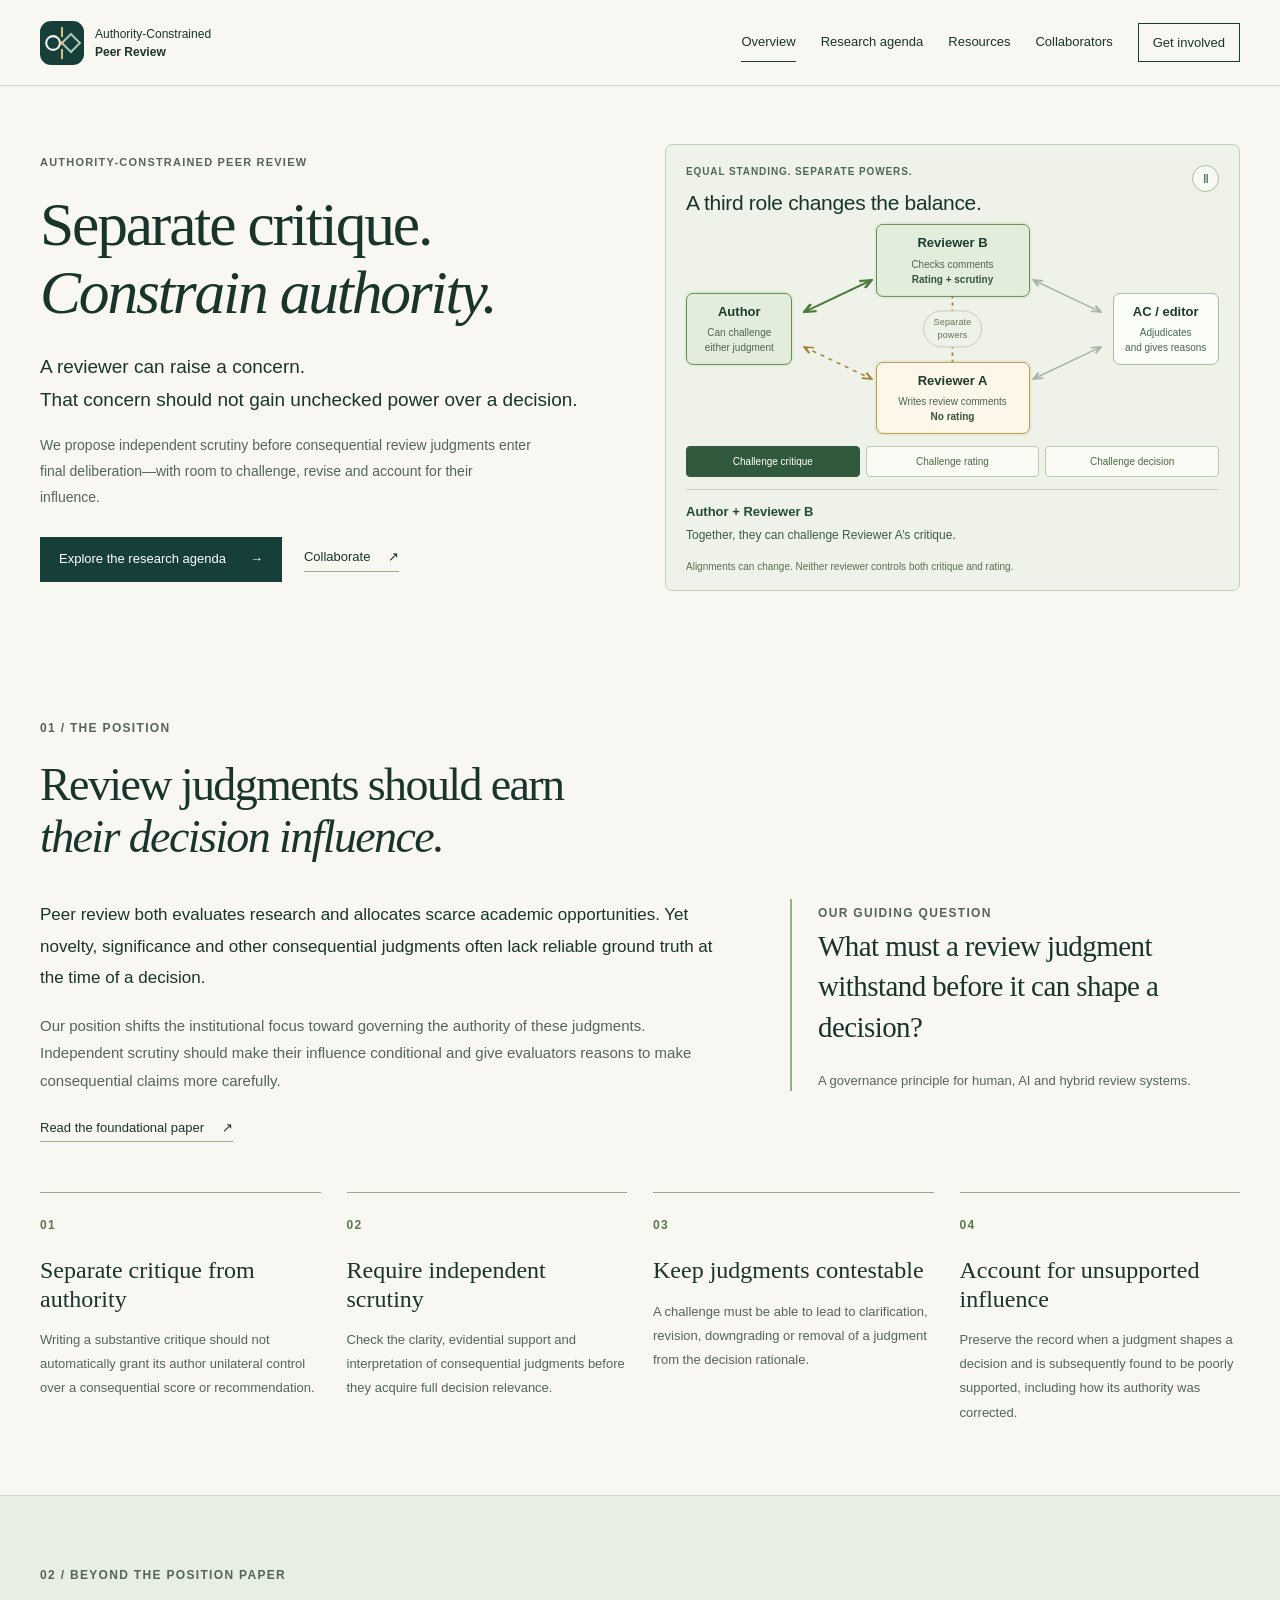
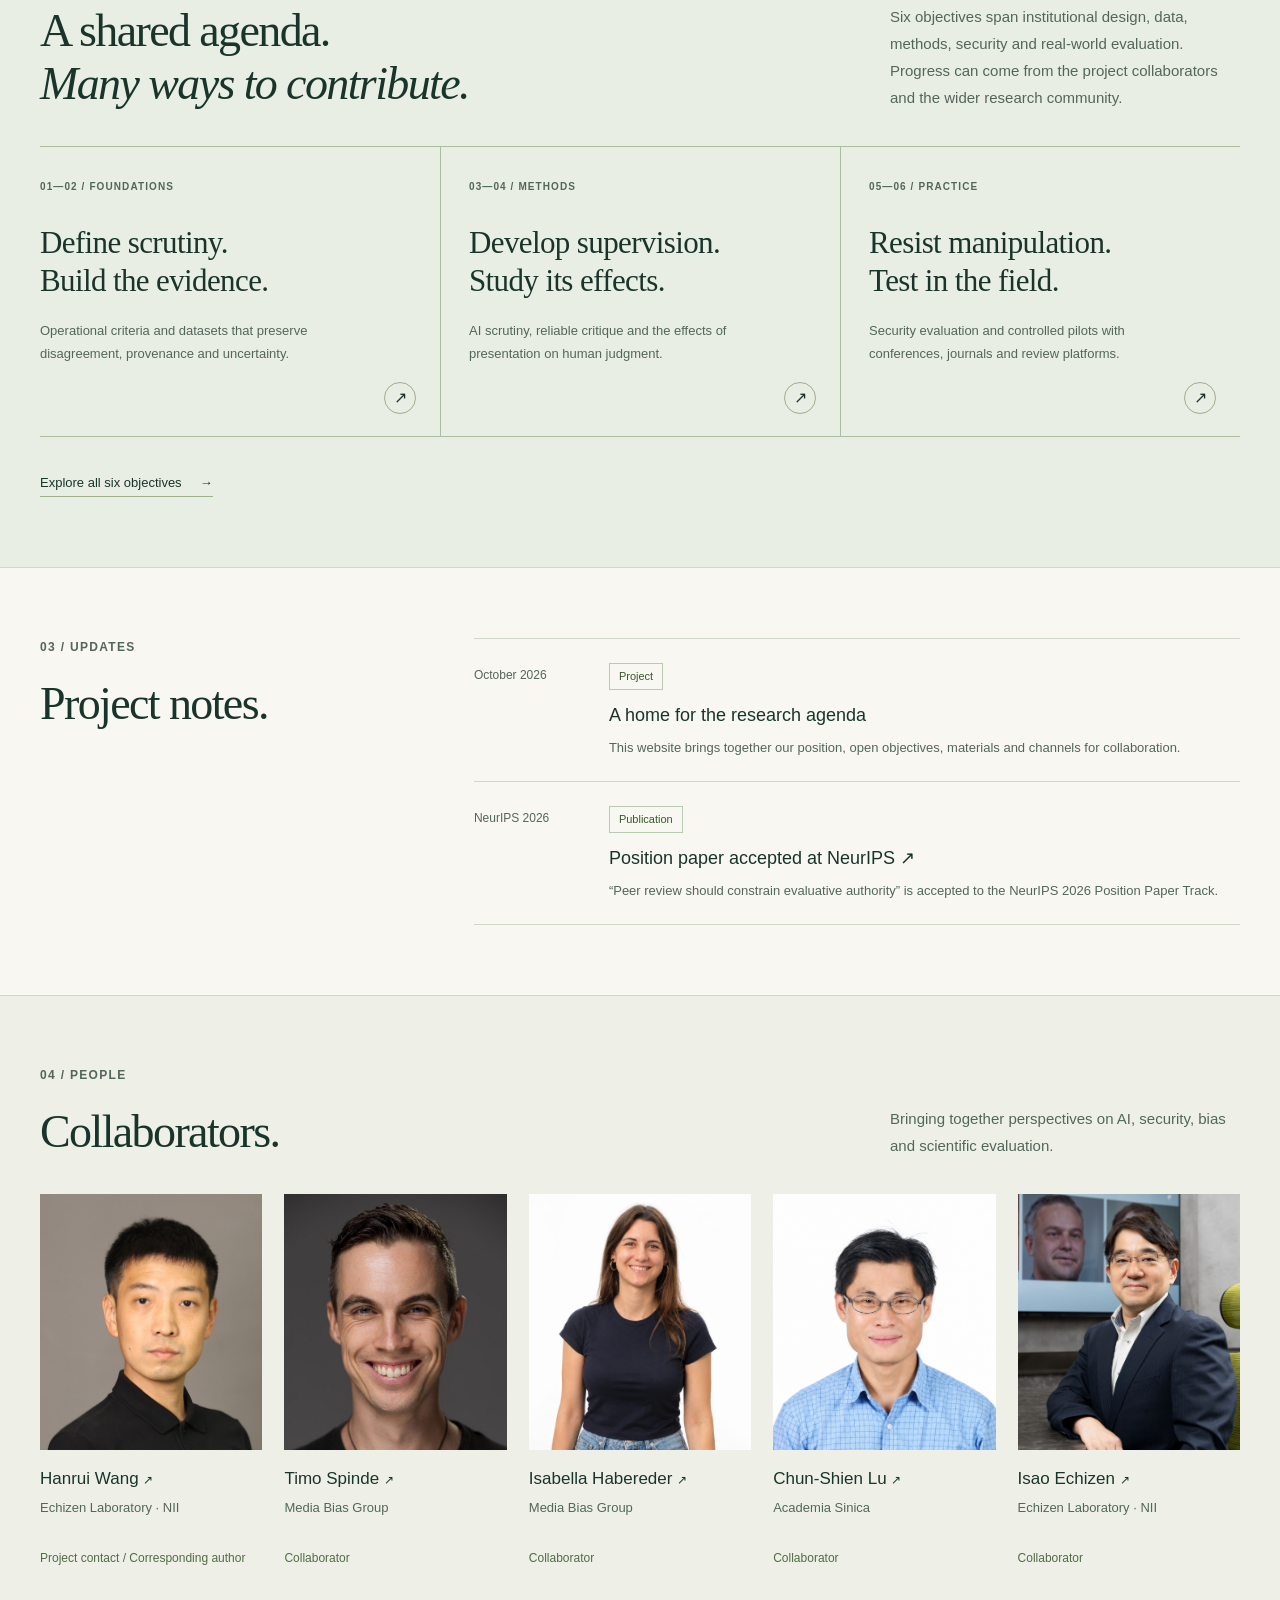
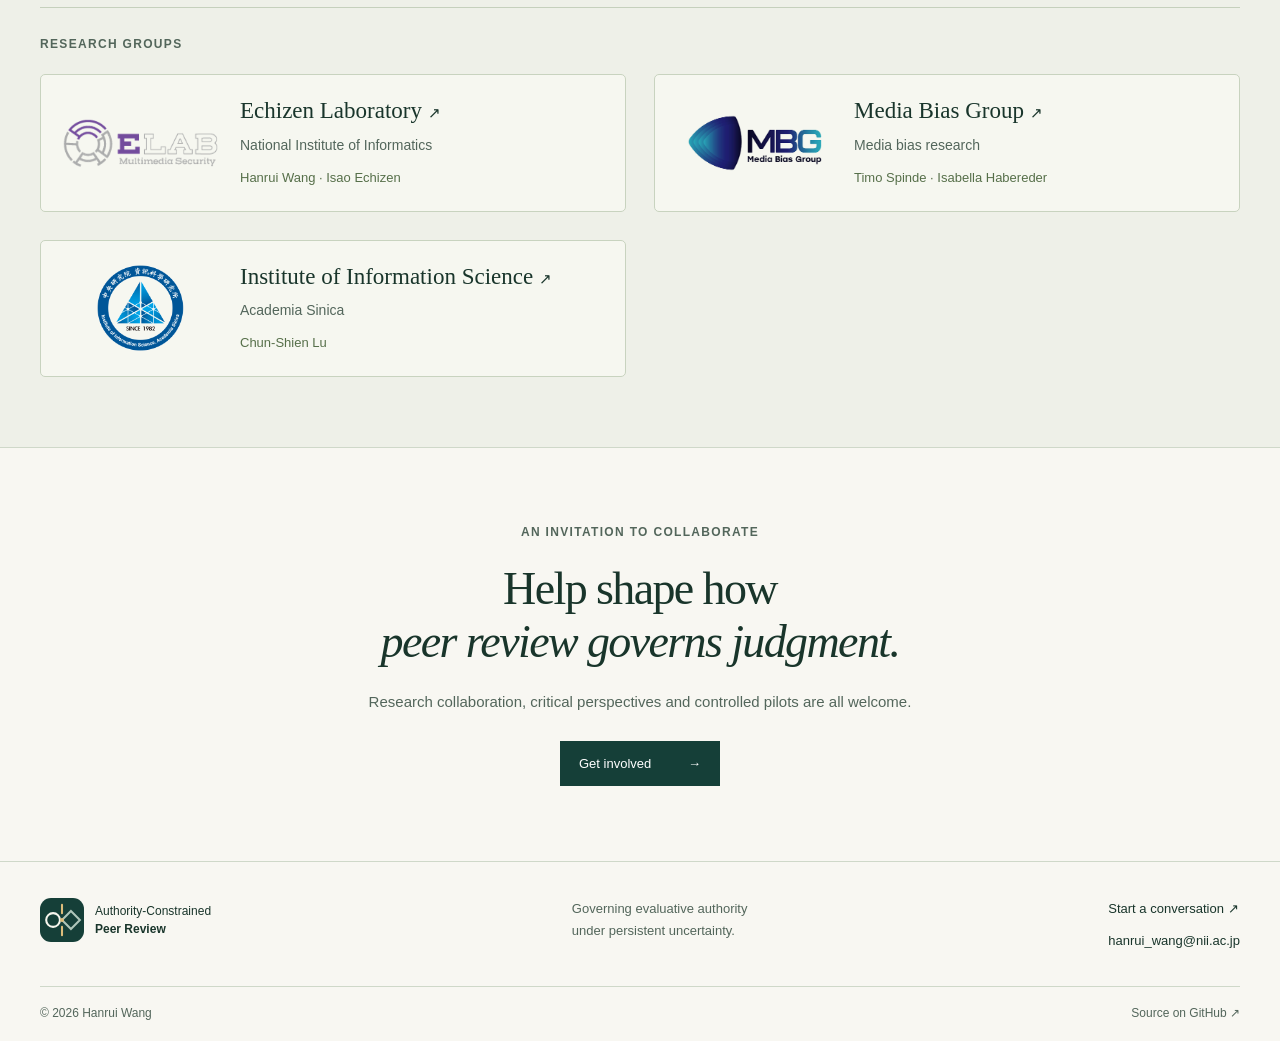
==== commit 944780f7: "update layout" ====
--- a/index.html
+++ b/index.html
@@ -1,5 +1,5 @@
 <!doctype html>
-<html lang="en"><head><meta charset="utf-8"><meta name="viewport" content="width=device-width,initial-scale=1"><title>Overview | Authority-Constrained Peer Review</title><meta name="description" content="A research initiative to govern how uncertain expert judgments acquire decision-making authority in scientific peer review."><meta name="theme-color" content="#153f38"><link rel="canonical" href="https://azrealwang.github.io/authority-constrained-peer-review/"><meta property="og:type" content="website"><meta property="og:title" content="Overview | Authority-Constrained Peer Review"><meta property="og:description" content="A research initiative to govern how uncertain expert judgments acquire decision-making authority in scientific peer review."><meta property="og:url" content="https://azrealwang.github.io/authority-constrained-peer-review/"><meta property="og:image" content="https://azrealwang.github.io/authority-constrained-peer-review/assets/social.png"><meta name="twitter:card" content="summary_large_image"><link rel="icon" href="assets/favicon.svg" type="image/svg+xml"><link rel="stylesheet" href="assets/site.css?v=6"><link rel="stylesheet" href="assets/power-visual.css?v=1"></head><body><a class="skip" href="#main">Skip to content</a><header class="header"><div class="container header-inner"><a class="brand" href="index.html" aria-label="Authority-Constrained Peer Review home"><svg class="brand-mark" viewBox="0 0 64 64" aria-hidden="true"><rect width="64" height="64" rx="16" fill="#153f38"/><circle cx="19" cy="32" r="10" fill="none" stroke="#f7f6ee" stroke-width="3"/><path d="m45 19 13 13-13 13-13-13Z" fill="none" stroke="#afc6ba" stroke-width="3"/><path d="M32 10v12m0 20v12" fill="none" stroke="#ddbd7b" stroke-width="3" stroke-linecap="round"/><circle cx="32" cy="32" r="3" fill="#ddbd7b"/></svg><span>Authority-Constrained<br><strong>Peer Review</strong></span></a><button class="menu-toggle" aria-expanded="false" aria-controls="navigation">Menu <span aria-hidden="true">＋</span></button><nav id="navigation" aria-label="Main navigation"><a href="index.html" aria-current="page">Overview</a><a href="research.html">Research agenda</a><a href="resources.html">Resources</a><a href="index.html#collaborators">Collaborators</a><a href="community.html">Get involved</a></nav></div></header><main id="main">
+<html lang="en"><head><meta charset="utf-8"><meta name="viewport" content="width=device-width,initial-scale=1"><title>Overview | Authority-Constrained Peer Review</title><meta name="description" content="A research initiative to govern how uncertain expert judgments acquire decision-making authority in scientific peer review."><meta name="theme-color" content="#153f38"><link rel="canonical" href="https://azrealwang.github.io/authority-constrained-peer-review/"><meta property="og:type" content="website"><meta property="og:title" content="Overview | Authority-Constrained Peer Review"><meta property="og:description" content="A research initiative to govern how uncertain expert judgments acquire decision-making authority in scientific peer review."><meta property="og:url" content="https://azrealwang.github.io/authority-constrained-peer-review/"><meta property="og:image" content="https://azrealwang.github.io/authority-constrained-peer-review/assets/social.png"><meta name="twitter:card" content="summary_large_image"><link rel="icon" href="assets/favicon.svg" type="image/svg+xml"><link rel="stylesheet" href="assets/site.css?v=7"><link rel="stylesheet" href="assets/power-visual.css?v=1"></head><body><a class="skip" href="#main">Skip to content</a><header class="header"><div class="container header-inner"><a class="brand" href="index.html" aria-label="Authority-Constrained Peer Review home"><svg class="brand-mark" viewBox="0 0 64 64" aria-hidden="true"><rect width="64" height="64" rx="16" fill="#153f38"/><circle cx="19" cy="32" r="10" fill="none" stroke="#f7f6ee" stroke-width="3"/><path d="m45 19 13 13-13 13-13-13Z" fill="none" stroke="#afc6ba" stroke-width="3"/><path d="M32 10v12m0 20v12" fill="none" stroke="#ddbd7b" stroke-width="3" stroke-linecap="round"/><circle cx="32" cy="32" r="3" fill="#ddbd7b"/></svg><span>Authority-Constrained<br><strong>Peer Review</strong></span></a><button class="menu-toggle" aria-expanded="false" aria-controls="navigation">Menu <span aria-hidden="true">＋</span></button><nav id="navigation" aria-label="Main navigation"><a href="index.html" aria-current="page">Overview</a><a href="research.html">Research agenda</a><a href="resources.html">Resources</a><a href="index.html#collaborators">Collaborators</a><a href="community.html">Get involved</a></nav></div></header><main id="main">
 <section class="position-hero container"><div class="position-hero-copy"><p class="eyebrow">Authority-Constrained Peer Review</p><h1>Separate critique.<br><em>Constrain authority.</em></h1><p class="position-hero-lead">A reviewer can raise a concern.<br>That concern should not gain unchecked power over a decision.</p><p class="position-hero-description">We propose independent scrutiny before consequential review judgments enter final deliberation—with room to challenge, revise and account for their influence.</p><div class="actions"><a class="button primary" href="research.html">Explore the research agenda <span aria-hidden="true">→</span></a><a class="text-link" href="community.html">Collaborate <span aria-hidden="true">↗</span></a></div></div><div class="power-figure role-game" id="role-game" data-alignment="0"><div class="role-game-heading"><div><p class="eyebrow">Equal standing. Separate powers.</p><h2>A third role changes the balance.</h2></div><button id="role-game-play" aria-label="Pause illustration" title="Pause illustration">Ⅱ</button></div><div class="power-graph role-game-graph" role="img" aria-label="Reviewer A writes review comments without a rating. Reviewer B independently checks the comments and provides a rating and scrutiny. The two reviewers have equal standing and separate powers. Authors can align with either reviewer to challenge the other; the two reviewers can jointly challenge the AC/editor's use of their judgments."><svg viewBox="0 0 500 270" preserveAspectRatio="none" aria-hidden="true"><defs><marker id="role-arrow" viewBox="0 0 8 8" refX="7" refY="4" markerWidth="6" markerHeight="6" orient="auto-start-reverse"><path d="m1 1 6 3-6 3" fill="none" stroke="context-stroke" stroke-width="1.3"/></marker></defs><path class="role-line line-author-b" d="M111 113 174 73"/><path class="role-line line-author-a" d="M111 157 174 197"/><path class="role-line line-b-chair" d="M326 73 389 113"/><path class="role-line line-a-chair" d="M326 197 389 157"/><path class="role-line line-reviewers" d="M250 83v104"/></svg><div class="power-node role-node role-author"><strong>Author</strong><span>Can challenge<br>either judgment</span></div><div class="power-node role-node role-reviewer role-b"><strong>Reviewer B</strong><span>Checks comments<br><b>Rating + scrutiny</b></span></div><div class="power-node role-node role-reviewer role-a"><strong>Reviewer A</strong><span>Writes review comments<br><b>No rating</b></span></div><div class="power-node role-node role-chair"><strong>AC / editor</strong><span>Adjudicates<br>and gives reasons</span></div><div class="role-separation" aria-hidden="true"><span>Separate</span><span>powers</span></div></div><div class="role-game-choices" role="group" aria-label="Explore changing alignments"><button data-alignment-choice="0" aria-pressed="true">Challenge critique</button><button data-alignment-choice="1" aria-pressed="false">Challenge rating</button><button data-alignment-choice="2" aria-pressed="false">Challenge decision</button></div><div class="role-game-caption"><p id="role-game-title">Author + Reviewer B</p><p id="role-game-description">Together, they can challenge Reviewer A’s critique.</p></div><p class="role-game-note">Alignments can change. Neither reviewer controls both critique and rating.</p><span class="role-game-announcement" id="role-game-announcement" aria-live="polite"></span><noscript><p class="role-game-note">Authors can also align with Reviewer A to challenge Reviewer B; both reviewers can question how the AC/editor uses their judgments.</p></noscript></div>
 </section><section class="section container" id="vision"><div class="section-intro"><p class="eyebrow">01 / The position</p><h2>Review judgments should earn<br><em>their decision influence.</em></h2></div><div class="position-layout"><div class="position-lead"><p>Peer review both evaluates research and allocates scarce academic opportunities. Yet novelty, significance and other consequential judgments often lack reliable ground truth at the time of a decision.</p><p>Our position shifts the institutional focus toward governing the authority of these judgments. Independent scrutiny should make their influence conditional and give evaluators reasons to make consequential claims more carefully.</p><a class="text-link" href="resources.html#paper">Read the foundational paper <span aria-hidden="true">↗</span></a></div><div class="position-aside"><span class="eyebrow">Our guiding question</span><blockquote>What must a review judgment withstand before it can shape a decision?</blockquote><p>A governance principle for human, AI and hybrid review systems.</p></div></div><div class="principles"><article class="principle"><span class="num">01</span><h3>Separate critique from authority</h3><p>Writing a substantive critique should not automatically grant its author unilateral control over a consequential score or recommendation.</p></article><article class="principle"><span class="num">02</span><h3>Require independent scrutiny</h3><p>Check the clarity, evidential support and interpretation of consequential judgments before they acquire full decision relevance.</p></article><article class="principle"><span class="num">03</span><h3>Keep judgments contestable</h3><p>A challenge must be able to lead to clarification, revision, downgrading or removal of a judgment from the decision rationale.</p></article><article class="principle"><span class="num">04</span><h3>Account for unsupported influence</h3><p>Preserve the record when a judgment shapes a decision and is subsequently found to be poorly supported, including how its authority was corrected.</p></article></div></section>
 <section class="section agenda-section"><div class="container"><div class="section-top"><div><p class="eyebrow">02 / Beyond the position paper</p><h2>A shared agenda.<br><em>Many ways to contribute.</em></h2></div><p class="section-summary">Six objectives span institutional design, data, methods, security and real-world evaluation. Progress can come from the project collaborators and the wider research community.</p></div><div class="agenda-preview"><a href="research.html#objective-1"><span class="num">01—02 / Foundations</span><h3>Define scrutiny.<br>Build the evidence.</h3><p>Operational criteria and datasets that preserve disagreement, provenance and uncertainty.</p><span class="round-arrow" aria-hidden="true">↗</span></a><a href="research.html#objective-3"><span class="num">03—04 / Methods</span><h3>Develop supervision.<br>Study its effects.</h3><p>AI scrutiny, reliable critique and the effects of presentation on human judgment.</p><span class="round-arrow" aria-hidden="true">↗</span></a><a href="research.html#objective-5"><span class="num">05—06 / Practice</span><h3>Resist manipulation.<br>Test in the field.</h3><p>Security evaluation and controlled pilots with conferences, journals and review platforms.</p><span class="round-arrow" aria-hidden="true">↗</span></a></div><a class="text-link" href="research.html">Explore all six objectives <span aria-hidden="true">→</span></a></div></section>
--- a/assets/site.css
+++ b/assets/site.css
@@ -3,7 +3,7 @@
 /* Shared chrome */
 .header{height:86px;position:sticky;top:0;z-index:20;background:var(--paper);border-bottom:1px solid var(--line)}.header-inner{height:100%;display:flex;align-items:center;justify-content:space-between;gap:20px}.brand{display:flex;align-items:center;gap:11px;flex-shrink:0;font-size:12px;line-height:1.5}.brand-mark{width:44px;height:44px;flex-shrink:0}.brand strong{font-weight:600}nav{display:flex;align-items:center;gap:25px}nav a{font-size:13px;padding-block:8px;border-bottom:1px solid transparent}nav a[aria-current]{border-color:var(--green)}nav a:last-child{border:1px solid var(--green);padding:8px 14px}nav a:hover{color:#5e7951}.menu-toggle{display:none}.footer{border-top:1px solid var(--line);padding-top:36px}.footer-top{display:flex;align-items:start;justify-content:space-between;gap:30px;padding-bottom:35px}.footer-top>p{font-size:13px;color:var(--muted)}.footer-top>div{display:grid;gap:10px;font-size:13px}.footer-bottom{display:flex;justify-content:space-between;gap:20px;border-top:1px solid var(--line);padding-block:17px;font-size:12px;color:var(--muted)}.toast{position:fixed;left:50%;bottom:25px;transform:translateX(-50%);padding:10px 20px;background:var(--green);color:white;font-size:13px;opacity:0;pointer-events:none;z-index:40}.toast.visible{opacity:1}
 /* Overview */
-.position-hero{display:grid;grid-template-columns:1fr 1fr;gap:50px;align-items:center;padding-block:58px}.position-hero h1{font-size:clamp(48px,4.8vw,68px);line-height:1.1}.position-hero .eyebrow{font-size:11px}.position-hero-lead{font-size:19px;line-height:1.7;margin-top:25px}.position-hero-description{font-size:14px;line-height:1.85;color:var(--muted);margin-top:17px;max-width:495px}.power-figure{border:1px solid #c4d1ba;border-radius:7px;background:var(--soft);padding:21px}.power-figure .eyebrow{font-size:10px;margin-bottom:10px}.power-figure h2{font-family:var(--sans);font-size:21px;font-weight:500;line-height:1.35;letter-spacing:-.015em}.power-graph{height:195px;position:relative;margin-block:5px}.power-graph>svg{position:absolute;inset:0;width:100%;height:100%;overflow:visible}.power-graph path{fill:none;stroke-width:1.6;marker-start:url(#game-arrow);marker-end:url(#game-arrow)}.power-graph marker path{marker-start:none;marker-end:none}.author-edge{stroke:#44768a}.decision-edge{stroke:#43805b}.scrutiny-edge{stroke:#a67b34;stroke-dasharray:4 4}.power-node{position:absolute;transform:translate(-50%,-50%);text-align:center;border:1px solid #aebfa5;border-radius:6px;background:#fafbf5;padding:9px 7px;width:125px;color:#19352b}.power-node strong{display:block;font-size:14px;font-weight:600;line-height:1.4}.power-node>span{display:block;font-size:11px;line-height:1.4;color:#4e6454;margin-top:4px}.node-author{left:12%;top:50%;width:108px;border-color:#8baaba}.node-supervisor{left:50%;top:18%;width:145px;border-color:#b79b69}.node-critic{left:50%;top:82%;width:145px;border-color:#b79b69}.node-chair{left:88%;top:50%;width:110px;border-color:#87b092}.power-legends{display:flex;flex-wrap:wrap;gap:6px 20px;font-size:11px;line-height:1.5}.power-legends>span{display:flex;align-items:center;gap:8px}.power-legends i{height:7px;width:7px;flex-shrink:0;border-radius:50%;background:#44768a}.power-legends>span+span i{background:#43805b}.power-caption{font-size:12px;line-height:1.7;color:#415b4b;border-top:1px solid #c4d1ba;margin-top:13px;padding-top:12px}.position-layout{display:grid;grid-template-columns:1.2fr .8fr;gap:75px;align-items:start}.position-lead>p{font-size:17px;line-height:1.85}.position-lead>p+p{font-size:15px;color:var(--muted)}.position-lead>.text-link{margin-top:22px}.position-aside{border-left:2px solid #99b18b;padding-left:26px}.position-aside blockquote{font:29px/1.4 var(--serif);letter-spacing:-.02em;margin:0}.position-aside>p{font-size:13px;color:var(--muted);margin-top:22px}.principles{display:grid;grid-template-columns:repeat(4,1fr);gap:26px;margin-top:50px}.principle{border-top:1px solid #98ad8d;padding-top:18px}.principle .num{color:#597b49}.principle h3{font:24px/1.2 var(--serif);margin-top:18px}.principle p{font-size:13px;line-height:1.85;color:var(--muted);margin-top:15px}.agenda-section{background:#e9eee4;border-block:1px solid var(--line)}.agenda-preview{display:grid;grid-template-columns:repeat(3,1fr);border-block:1px solid #adbea0;margin-block:32px}.agenda-preview>a{position:relative;padding:25px 28px 25px 0}.agenda-preview>a+a{border-left:1px solid #adbea0;padding-left:28px}.agenda-preview .num{font-size:10px}.agenda-preview h3{font:31px/1.25 var(--serif);letter-spacing:-.02em;margin-top:25px}.agenda-preview p{font-size:13px;line-height:1.8;color:var(--muted);max-width:280px;margin-top:18px;padding-bottom:45px}.round-arrow{display:grid;place-items:center;position:absolute;right:24px;bottom:22px;border:1px solid #9caf8e;border-radius:50%;width:32px;height:32px}.agenda-preview>a:hover .round-arrow{background:var(--green);color:white}.news-section{display:grid;grid-template-columns:.65fr 1.35fr;gap:65px}.news-list article{display:grid;grid-template-columns:110px 1fr;gap:25px;border-top:1px solid var(--line);padding:23px 0}.news-list article:last-child{border-bottom:1px solid var(--line)}.news-date{font-size:12px;color:var(--muted);padding-top:4px}.news-list h3{font-size:18px;line-height:1.5;margin-top:12px}.news-list p{font-size:13px;color:var(--muted);margin-top:8px}.team-section{background:#eef0e8;border-block:1px solid var(--line)}.team-grid{display:grid;grid-template-columns:repeat(5,minmax(0,1fr));gap:22px}.portrait-link{display:block;aspect-ratio:4/4.6;overflow:hidden;background:#dce4d6}.portrait-link>img{width:100%;height:100%;object-fit:cover;object-position:center 30%}.person h3{font-size:17px;line-height:1.4;margin-top:17px}.person h3 span{font-size:12px}.person>p{font-size:13px;line-height:1.6;color:var(--muted);margin-top:8px;min-height:41px}.person-role{display:block;font-size:12px;line-height:1.6;color:#526b46;margin-top:10px}.group-connections{margin-top:38px;border-top:1px solid #c5d0bc;padding-top:27px}.group-connections>.eyebrow{font-size:12px}.group-grid{display:grid;grid-template-columns:1fr 1fr 1fr;gap:28px}.group-link{display:flex;align-items:center;gap:22px;border:1px solid #c8d3bf;border-radius:5px;padding:22px;background:#f6f7f0;min-width:0}.official-logo{display:flex;align-items:center;justify-content:center;width:155px;height:90px;flex-shrink:0;background:transparent}.official-logo>img{width:100%;height:100%;object-fit:contain}.official-logo>img[src$="mbg.png"]{mix-blend-mode:multiply;clip-path:inset(1px)}.group-link h3{font:23px/1.25 var(--serif)}.group-link h3 span{font-size:15px}.group-link p{font-size:14px;color:var(--muted);margin-top:8px}.group-link div>span{display:block;font-size:13px;color:#566f49;margin-top:10px}.invitation{text-align:center;padding-block:75px}.invitation>p:not(.eyebrow){font-size:15px;color:var(--muted);margin-top:22px}.invitation .button{margin-top:26px;min-width:160px}
+.position-hero{display:grid;grid-template-columns:1fr 1fr;gap:50px;align-items:center;padding-block:58px}.position-hero h1{font-size:clamp(48px,4.8vw,68px);line-height:1.1}.position-hero .eyebrow{font-size:11px}.position-hero-lead{font-size:19px;line-height:1.7;margin-top:25px}.position-hero-description{font-size:14px;line-height:1.85;color:var(--muted);margin-top:17px;max-width:495px}.power-figure{border:1px solid #c4d1ba;border-radius:7px;background:var(--soft);padding:21px}.power-figure .eyebrow{font-size:10px;margin-bottom:10px}.power-figure h2{font-family:var(--sans);font-size:21px;font-weight:500;line-height:1.35;letter-spacing:-.015em}.power-graph{height:195px;position:relative;margin-block:5px}.power-graph>svg{position:absolute;inset:0;width:100%;height:100%;overflow:visible}.power-graph path{fill:none;stroke-width:1.6;marker-start:url(#game-arrow);marker-end:url(#game-arrow)}.power-graph marker path{marker-start:none;marker-end:none}.author-edge{stroke:#44768a}.decision-edge{stroke:#43805b}.scrutiny-edge{stroke:#a67b34;stroke-dasharray:4 4}.power-node{position:absolute;transform:translate(-50%,-50%);text-align:center;border:1px solid #aebfa5;border-radius:6px;background:#fafbf5;padding:9px 7px;width:125px;color:#19352b}.power-node strong{display:block;font-size:14px;font-weight:600;line-height:1.4}.power-node>span{display:block;font-size:11px;line-height:1.4;color:#4e6454;margin-top:4px}.node-author{left:12%;top:50%;width:108px;border-color:#8baaba}.node-supervisor{left:50%;top:18%;width:145px;border-color:#b79b69}.node-critic{left:50%;top:82%;width:145px;border-color:#b79b69}.node-chair{left:88%;top:50%;width:110px;border-color:#87b092}.power-legends{display:flex;flex-wrap:wrap;gap:6px 20px;font-size:11px;line-height:1.5}.power-legends>span{display:flex;align-items:center;gap:8px}.power-legends i{height:7px;width:7px;flex-shrink:0;border-radius:50%;background:#44768a}.power-legends>span+span i{background:#43805b}.power-caption{font-size:12px;line-height:1.7;color:#415b4b;border-top:1px solid #c4d1ba;margin-top:13px;padding-top:12px}.position-layout{display:grid;grid-template-columns:1.2fr .8fr;gap:75px;align-items:start}.position-lead>p{font-size:17px;line-height:1.85}.position-lead>p+p{font-size:15px;color:var(--muted)}.position-lead>.text-link{margin-top:22px}.position-aside{border-left:2px solid #99b18b;padding-left:26px}.position-aside blockquote{font:29px/1.4 var(--serif);letter-spacing:-.02em;margin:0}.position-aside>p{font-size:13px;color:var(--muted);margin-top:22px}.principles{display:grid;grid-template-columns:repeat(4,1fr);gap:26px;margin-top:50px}.principle{border-top:1px solid #98ad8d;padding-top:18px}.principle .num{color:#597b49}.principle h3{font:24px/1.2 var(--serif);margin-top:18px}.principle p{font-size:13px;line-height:1.85;color:var(--muted);margin-top:15px}.agenda-section{background:#e9eee4;border-block:1px solid var(--line)}.agenda-preview{display:grid;grid-template-columns:repeat(3,1fr);border-block:1px solid #adbea0;margin-block:32px}.agenda-preview>a{position:relative;padding:25px 28px 25px 0}.agenda-preview>a+a{border-left:1px solid #adbea0;padding-left:28px}.agenda-preview .num{font-size:10px}.agenda-preview h3{font:31px/1.25 var(--serif);letter-spacing:-.02em;margin-top:25px}.agenda-preview p{font-size:13px;line-height:1.8;color:var(--muted);max-width:280px;margin-top:18px;padding-bottom:45px}.round-arrow{display:grid;place-items:center;position:absolute;right:24px;bottom:22px;border:1px solid #9caf8e;border-radius:50%;width:32px;height:32px}.agenda-preview>a:hover .round-arrow{background:var(--green);color:white}.news-section{display:grid;grid-template-columns:.65fr 1.35fr;gap:65px}.news-list article{display:grid;grid-template-columns:110px 1fr;gap:25px;border-top:1px solid var(--line);padding:23px 0}.news-list article:last-child{border-bottom:1px solid var(--line)}.news-date{font-size:12px;color:var(--muted);padding-top:4px}.news-list h3{font-size:18px;line-height:1.5;margin-top:12px}.news-list p{font-size:13px;color:var(--muted);margin-top:8px}.team-section{background:#eef0e8;border-block:1px solid var(--line)}.team-grid{display:grid;grid-template-columns:repeat(5,minmax(0,1fr));gap:22px}.portrait-link{display:block;aspect-ratio:4/4.6;overflow:hidden;background:#dce4d6}.portrait-link>img{width:100%;height:100%;object-fit:cover;object-position:center 30%}.person h3{font-size:17px;line-height:1.4;margin-top:17px}.person h3 span{font-size:12px}.person>p{font-size:13px;line-height:1.6;color:var(--muted);margin-top:8px;min-height:41px}.person-role{display:block;font-size:12px;line-height:1.6;color:#526b46;margin-top:10px}.group-connections{margin-top:38px;border-top:1px solid #c5d0bc;padding-top:27px}.group-connections>.eyebrow{font-size:12px}.group-grid{display:grid;grid-template-columns:1fr 1fr;gap:28px}.group-link{display:flex;align-items:center;gap:22px;border:1px solid #c8d3bf;border-radius:5px;padding:22px;background:#f6f7f0;min-width:0}.official-logo{display:flex;align-items:center;justify-content:center;width:155px;height:90px;flex-shrink:0;background:transparent}.official-logo>img{width:100%;height:100%;object-fit:contain}.official-logo>img[src$="mbg.png"]{mix-blend-mode:multiply;clip-path:inset(1px)}.group-link h3{font:23px/1.25 var(--serif)}.group-link h3 span{font-size:15px}.group-link p{font-size:14px;color:var(--muted);margin-top:8px}.group-link div>span{display:block;font-size:13px;color:#566f49;margin-top:10px}.invitation{text-align:center;padding-block:75px}.invitation>p:not(.eyebrow){font-size:15px;color:var(--muted);margin-top:22px}.invitation .button{margin-top:26px;min-width:160px}
 /* Research agenda */
 .page-hero{padding-block:58px 48px}.page-hero h1{font-size:clamp(46px,5vw,72px)}.page-deck{font-size:18px;color:var(--muted);line-height:1.8;max-width:760px;margin-top:25px}.editorial-note{max-width:770px;border-left:2px solid #91aa81;padding:8px 22px;margin-top:30px}.editorial-note strong{font-size:14px}.editorial-note p{font-size:13px;color:var(--muted);margin-top:8px}.agenda-layout{display:grid;grid-template-columns:240px minmax(0,1fr);gap:55px;align-items:start;padding-bottom:25px}.agenda-nav{position:sticky;top:115px;display:grid}.agenda-nav .eyebrow{font-size:11px;margin-bottom:18px}.agenda-nav>a{display:flex;gap:12px;font-size:12px;line-height:1.6;padding-block:12px;border-top:1px solid var(--line)}.agenda-nav>a span{color:#648151}.agenda-nav .agenda-contact{display:block;margin-top:18px}.objective{display:grid;grid-template-columns:65px minmax(0,1fr);gap:24px;padding-block:30px 35px;border-top:1px solid #b0c0a6}.objective-number{font:34px/1.2 var(--serif);color:#5b7b48}.objective-number span{display:block;font:9px/1.5 var(--sans);text-transform:uppercase;letter-spacing:.04em;margin-top:9px}.objective h2{font-size:33px;line-height:1.2}.objective-sub{font-size:13px;color:#587247;margin-top:12px}.objective-question{font-size:15px;line-height:1.85;color:var(--muted);margin-top:21px}details{margin-top:22px}summary{display:flex;align-items:center;justify-content:space-between;gap:15px;list-style:none;cursor:pointer;padding-block:10px;border-block:1px solid var(--line);font-size:13px}summary::-webkit-details-marker{display:none}summary>span{font-size:21px;color:#567646}details[open] summary>span{transform:rotate(45deg)}.objective-details{font-size:14px;color:var(--muted);padding-top:14px}.objective-details ul{padding-left:20px;line-height:1.85}.objective-details li+li{margin-top:8px}.detail-columns{display:grid;grid-template-columns:1fr 1fr;gap:25px;margin-block:22px}.detail-columns h3{font-size:13px;font-weight:600;color:var(--ink);margin-bottom:9px}.detail-columns p{font-size:13px;line-height:1.8}.dark-callout{background:var(--green);color:var(--paper);padding-block:55px}.dark-callout .eyebrow{color:#c4d4b9}.dark-callout h2{font-size:43px}.dark-callout p:not(.eyebrow){font-size:15px;line-height:1.8;max-width:700px;margin-top:20px;color:#d4dfca}.dark-callout .button{margin-top:25px}
 /* Mutual supervision: one component, only on the agenda page. */
